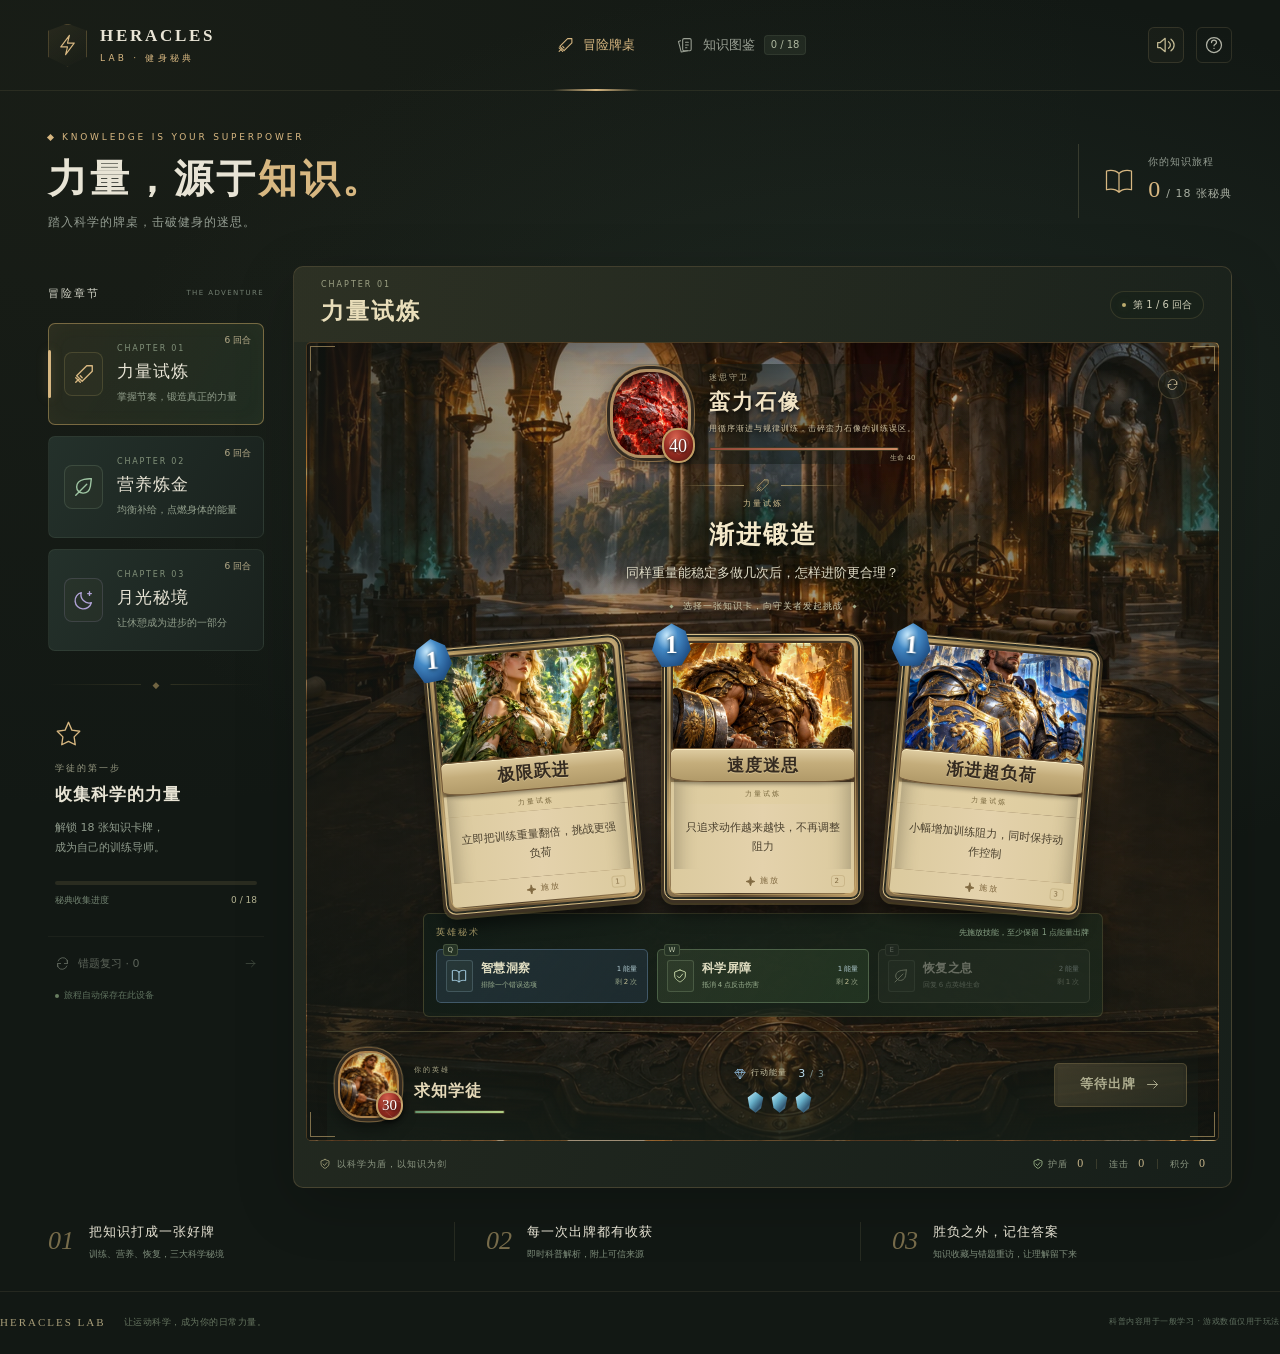
==== fitcraft/index.html @ 4553533c "Publish Fitness Grimoire card game under fitcraft on GitHub Pages" ====
<!doctype html>
<html lang="zh-CN">
<head>
  <meta charset="UTF-8">
  <meta name="viewport" content="width=device-width,initial-scale=1,viewport-fit=cover">
  <meta name="theme-color" content="#141b18">
  <meta name="description" content="进入健身秘典的奇幻牌桌，用科学击破健身误区。探索力量、营养与恢复，收集属于你的知识卡牌。">
  <title>健身秘典 · HERACLES LAB</title>
  <link rel="icon" type="image/svg+xml" href="./assets/favicon.svg">
  <link rel="stylesheet" href="./style.css">
  <script src="./questions.js" defer></script>
  <script src="./game.js" defer></script>
</head>
<body>
  <svg class="icon-defs" aria-hidden="true" xmlns="http://www.w3.org/2000/svg"><defs>
    <symbol id="i-sword" viewBox="0 0 24 24"><path d="m15 3 6 0 0 6-11 11-6-6L15 3Zm-7 11 2 2M3 16l5 5m-5 0 4-4"/></symbol>
    <symbol id="i-cards" viewBox="0 0 24 24"><rect x="8" y="3" width="12" height="17" rx="2"/><path d="M5 6 2 7l4 15 9-2M12 8h4m-4 4h4m-4 4h2"/></symbol>
    <symbol id="i-bolt" viewBox="0 0 24 24"><path d="m14 2-9 12h7l-2 8 9-12h-7l2-8Z"/></symbol>
    <symbol id="i-shield" viewBox="0 0 24 24"><path d="m12 3 8 3v6c0 5-8 9-8 9s-8-4-8-9V6l8-3Z"/><path d="m8 12 3 3 5-6"/></symbol>
    <symbol id="i-leaf" viewBox="0 0 24 24"><path d="M20 3S4 2 4 12c0 8 13 10 15-1l1-8ZM3 21 15 9"/></symbol>
    <symbol id="i-moon" viewBox="0 0 24 24"><path d="M20 15A9 9 0 0 1 9 4a9 9 0 1 0 11 11Z"/><path d="M18 3v4m-2-2h4"/></symbol>
    <symbol id="i-volume" viewBox="0 0 24 24"><path d="m11 4-6 5H2v6h3l6 5V4Zm4 4c3 2 3 6 0 8m3-11c5 4 5 10 0 14"/></symbol>
    <symbol id="i-help" viewBox="0 0 24 24"><circle cx="12" cy="12" r="9"/><path d="M9 9a3 3 0 0 1 6 0c0 2-3 2-3 4m0 3v.1"/></symbol>
    <symbol id="i-arrow" viewBox="0 0 24 24"><path d="M4 12h16m-6-6 6 6-6 6"/></symbol>
    <symbol id="i-refresh" viewBox="0 0 24 24"><path d="M20 7v5h-5M4 17v-5h5"/><path d="M5 8a8 8 0 0 1 14-2l1 6M4 12l1 6a8 8 0 0 0 14-2"/></symbol>
    <symbol id="i-star" viewBox="0 0 24 24"><path d="m12 2 3 7 7 1-5 5 1 7-6-3-6 3 1-7-5-5 7-1 3-7Z"/></symbol>
    <symbol id="i-close" viewBox="0 0 24 24"><path d="m6 6 12 12M6 18 18 6"/></symbol>
    <symbol id="i-heart" viewBox="0 0 24 24"><path d="M20 5c-3-3-7-1-8 1-1-2-5-4-8-1-6 6 8 15 8 15s14-9 8-15Z"/></symbol>
    <symbol id="i-gem" viewBox="0 0 24 24"><path d="m7 3-5 6 10 13L22 9l-5-6H7ZM2 9h20M7 3l5 19 5-19M7 9l5-6 5 6"/></symbol>
    <symbol id="i-book" viewBox="0 0 24 24"><path d="M12 6v15M12 6C8 2 2 4 2 4v15s6-2 10 2c4-4 10-2 10-2V4s-6-2-10 2Z"/></symbol>
  </defs></svg>
  <div class="page-glow" aria-hidden="true"></div>
  <header class="site-header">
    <a class="brand" href="./" aria-label="健身秘典首页"><span class="brand-seal"><svg><use href="#i-bolt"/></svg></span><span><b>HERACLES</b><small>LAB · 健身秘典</small></span></a>
    <nav class="main-nav" aria-label="主导航"><button id="nav-arena" class="active"><svg><use href="#i-sword"/></svg>冒险牌桌</button><button id="nav-collection"><svg><use href="#i-cards"/></svg>知识图鉴<span id="collection-count" class="nav-count">0</span></button></nav>
    <div class="header-actions"><button class="icon-button" id="sound-toggle" aria-label="开启游戏音效" aria-pressed="false" title="音效"><svg><use href="#i-volume"/></svg></button><button class="icon-button" id="help-button" aria-label="查看玩法" title="玩法说明"><svg><use href="#i-help"/></svg></button></div>
  </header>
  <main>
    <div class="page-heading"><div><p class="eyebrow"><span></span> KNOWLEDGE IS YOUR SUPERPOWER</p><h1>力量，源于<span>知识。</span></h1><p class="heading-copy">踏入科学的牌桌，击破健身的迷思。</p></div><div class="traveler-badge"><svg><use href="#i-book"/></svg><div><span>你的知识旅程</span><b><em id="learned-count">0</em> <small>/ 18 张秘典</small></b></div></div></div>
    <section id="arena-view" aria-label="冒险牌桌">
      <div class="adventure-layout">
        <aside class="adventure-sidebar">
          <p class="sidebar-label">冒险章节 <span>THE ADVENTURE</span></p>
          <div id="chapter-list" class="chapter-list"></div>
          <div class="sidebar-divider"><span>◆</span></div>
          <div class="quest-box"><div class="quest-icon"><svg><use href="#i-star"/></svg></div><p class="quest-label">学徒的第一步</p><h3>收集科学的力量</h3><p>解锁 18 张知识卡牌，<br>成为自己的训练导师。</p><div class="quest-track"><span id="quest-progress-fill"></span></div><div class="quest-track-label"><span>秘典收集进度</span><b id="quest-progress">0 / 18</b></div></div>
          <button class="review-button" id="review-button"><svg><use href="#i-refresh"/></svg><span>重访错题秘境</span><svg><use href="#i-arrow"/></svg></button>
          <p class="local-note"><span></span>旅程自动保存在此设备</p>
        </aside>
        <div class="arena-shell">
          <div class="arena-titlebar"><div><p id="chapter-kicker" class="eyebrow">CHAPTER I · 力量试炼</p><h2 id="chapter-title">力量试炼</h2></div><div class="round-pill"><span class="live-dot"></span><span id="round-label">回合 1 / 6</span></div></div>
          <div id="game-board" class="game-board">
            <span class="board-corner corner-tl" aria-hidden="true"></span><span class="board-corner corner-tr" aria-hidden="true"></span><span class="board-corner corner-bl" aria-hidden="true"></span><span class="board-corner corner-br" aria-hidden="true"></span>
            <div class="board-vignette" aria-hidden="true"></div>
            <div class="boss-row"><div class="boss-hero"><div id="boss-portrait" class="hero-portrait boss-portrait art-4"><span class="portrait-gem"><svg><use href="#i-heart"/></svg><b id="boss-hp">40</b></span></div><div class="boss-info"><span class="tiny-label">迷思守卫</span><h3 id="boss-name">蛮力石像</h3><p id="boss-subtitle">用科学，击破盲目的蛮力</p><div class="health-track boss-health"><span id="boss-health-fill"></span></div><span class="hp-caption">生命 <span id="boss-maxhp">40</span></span></div></div><button id="battle-reset" class="board-reset" aria-label="重新开始当前章节" title="重新开始本章"><svg><use href="#i-refresh"/></svg></button></div>
            <div class="challenge"><div class="challenge-ornament" aria-hidden="true"><i></i><svg><use href="#i-sword"/></svg><i></i></div><p id="question-tag" class="question-tag">力量训练 · 科学决策</p><h3 id="question-title">成长的秘密</h3><p id="question-prompt">想要肌肉持续成长，你该如何升级训练？</p></div>
            <div class="hand-area"><div class="hand-hint"><span></span><p id="turn-hint">选择一张知识卡，回应守卫的挑战</p><span></span></div><div id="hand" class="hand" aria-label="可选择的知识卡牌"></div></div>
            <div class="skill-tray"><div class="skill-tray-heading"><span>英雄秘术</span><p id="skill-hint" aria-live="polite">出牌前可施放秘术，留 1 点能量给知识卡</p></div><div id="skill-panel" class="skill-panel" aria-label="英雄主动技能"><button type="button" class="skill-button insight" data-skill="insight" title="消耗1能量，排除一张错误答案，每局2次"><span class="skill-icon"><svg><use href="#i-book"/></svg></span><span class="skill-copy"><b>智慧洞察</b><small>排除一个错误选项</small></span><span class="skill-resource"><i>1 能量</i><small>剩 <span data-remaining>2</span> 次</small></span><kbd>Q</kbd></button><button type="button" class="skill-button guard" data-skill="guard" title="消耗1能量，获得4点护盾，每局2次"><span class="skill-icon"><svg><use href="#i-shield"/></svg></span><span class="skill-copy"><b>科学屏障</b><small>抵消 4 点反击伤害</small></span><span class="skill-resource"><i>1 能量</i><small>剩 <span data-remaining>2</span> 次</small></span><kbd>W</kbd></button><button type="button" class="skill-button restore" data-skill="restore" title="消耗2能量，恢复6点英雄生命，每局1次"><span class="skill-icon"><svg><use href="#i-leaf"/></svg></span><span class="skill-copy"><b>恢复之息</b><small>回复 6 点英雄生命</small></span><span class="skill-resource"><i>2 能量</i><small>剩 <span data-remaining>1</span> 次</small></span><kbd>E</kbd></button></div></div>
            <div id="feedback" class="feedback hidden" aria-live="polite"><div class="feedback-heading"><svg><use href="#i-book"/></svg><h4 id="feedback-title"></h4></div><p id="feedback-copy"></p><a id="feedback-source" target="_blank" rel="noopener noreferrer"></a></div>
            <div class="player-row"><div class="player-hero"><div class="hero-portrait player-portrait art-0"><span class="portrait-gem"><svg><use href="#i-heart"/></svg><b id="player-hp">30</b></span></div><div class="player-info"><span class="tiny-label">你的英雄</span><h3>求知学徒</h3><div class="health-track player-health"><span id="player-health-fill"></span></div></div></div><div class="energy-display"><div class="energy-label"><svg><use href="#i-gem"/></svg>行动能量 <b><span id="energy-count">3</span><span> / 3</span></b></div><div id="energy-gems" class="energy-gems"><i></i><i></i><i></i></div></div><button id="next-turn" class="next-turn" disabled><span>等待出牌</span><svg><use href="#i-arrow"/></svg></button></div>
            <div id="attack-fx" class="attack-fx" aria-hidden="true"></div>
          </div>
          <div class="arena-bottom"><p><svg><use href="#i-shield"/></svg>以科学为盾，以知识为剑</p><div><span class="shield-stat"><svg><use href="#i-shield"/></svg>护盾 <b id="shield-count">0</b></span><i></i><span>连击 <b id="combo-count">0</b></span><i></i><span>积分 <b id="battle-score">0</b></span></div></div>
        </div>
      </div>
      <div class="feature-strip"><div><span class="feature-number">01</span><p><b>把知识打成一张好牌</b><span>训练、营养、恢复，三大科学秘境</span></p></div><div><span class="feature-number">02</span><p><b>每一次出牌都有收获</b><span>即时科普解析，附上可信来源</span></p></div><div><span class="feature-number">03</span><p><b>胜负之外，记住答案</b><span>知识收藏与错题重访，让理解留下来</span></p></div></div>
    </section>
    <section id="collection-view" class="hidden collection-view" aria-label="知识图鉴"><div class="collection-heading"><div><p class="eyebrow">YOUR GROWING GRIMOIRE</p><h2>知识图鉴</h2><p>每一次挑战，都在为你的训练积攒力量。</p></div><div id="collection-filters" class="collection-filters"></div></div><div id="collection-grid" class="collection-grid"></div></section>
  </main>
  <footer><span>HERACLES LAB</span><p>让运动科学，成为你的日常力量。</p><small>科普内容用于一般学习 · 游戏数值仅用于玩法</small></footer>
  <dialog id="help-dialog" class="help-dialog"><button id="help-close" class="dialog-close icon-button" aria-label="关闭玩法说明"><svg><use href="#i-close"/></svg></button><p class="eyebrow">WELCOME, APPRENTICE</p><h2>你的第一场知识对决</h2><p class="dialog-intro">你不需要懂卡牌游戏，只需要带上好奇心。</p><div class="help-steps"><div><span>1</span><p><b>选择秘境，迎接挑战</b>力量、营养、恢复三章，每章 6 道题，可自由探索。每回合从三张卡中选出科学的答案。</p></div><div><span>2</span><p><b>用知识，击破迷思</b>答对造成 10 点伤害，每连续答对 3 次额外造成 5 点伤害；答错受到 8 点反击伤害，护盾优先抵消。英雄生命 30，守卫生命 40。</p></div><div><span>3</span><p><b>分配能量，选择秘术</b>每回合恢复 3 点能量，知识卡消耗 1 点。出牌前可用智慧洞察排除一张错误卡，或用屏障、恢复保护英雄。秘术每局有次数限制，须留 1 点能量出牌。</p></div><div><span>4</span><p><b>读懂解析，收集秘典</b>出牌后阅读解释，再进入下一回合。守卫被击败后，可继续学习剩余题。知识、错题和当前对局都自动保存，刷新后可接着玩。</p></div></div><div class="keyboard-note"><span>键盘也能施法</span><kbd>1</kbd><kbd>2</kbd><kbd>3</kbd><span>选择卡牌</span><kbd>Q</kbd><kbd>W</kbd><kbd>E</kbd><span>使用秘术</span><kbd>Space</kbd><span>下一回合</span></div><p class="help-footnote">进度保存在当前浏览器。生命、伤害、护盾、恢复和能量均为游戏设定。</p></dialog>
  <dialog id="result-dialog" class="result-dialog"></dialog>
  <div id="toast" class="toast" role="status"></div>
</body>
</html>
---- fitcraft/style.css ----
@charset "UTF-8";
:root{--ink:#e8e4d5;--muted:#939c91;--gold:#d7b781;--gold-dark:#735a33;--green:#90b997;--bg:#121814;--serif:Georgia,"Songti SC","STSong","Noto Serif SC",serif;--sans:"PingFang SC","Microsoft YaHei",system-ui,sans-serif;color-scheme:dark}
*{box-sizing:border-box}html{min-width:320px;scroll-behavior:smooth}body{margin:0;background:var(--bg);color:var(--ink);font-family:var(--sans);font-size:14px;line-height:1.6;overflow-x:hidden}button,a{-webkit-tap-highlight-color:transparent}button{font:inherit;cursor:pointer}button:disabled{cursor:default}button,a{touch-action:manipulation}button{color:inherit}a{color:inherit;text-decoration:none}button:focus-visible,a:focus-visible{outline:2px solid #c5e5b5;outline-offset:5px}button{border:0;background:none}svg{width:20px;height:20px;fill:none;stroke:currentColor;stroke-width:1.5;stroke-linecap:round;stroke-linejoin:round;flex-shrink:0}h1,h2,h3,h4,p{margin:0}h1,h2,h3,h4{font-family:var(--serif);font-weight:600}.hidden{display:none!important}.icon-defs{position:absolute;width:0;height:0;overflow:hidden}.page-glow{position:absolute;inset:0 0 auto;height:950px;pointer-events:none;z-index:-1;background:radial-gradient(ellipse at 68% 46%,#30413760,transparent 63%),radial-gradient(ellipse at 8% 10%,#61563216,transparent 60%)}
.site-header{height:91px;max-width:1440px;margin:0 auto;display:flex;align-items:center;justify-content:space-between;padding:0 48px;border-bottom:1px solid #bdac7a1c}.brand{display:flex;align-items:center;gap:13px}.brand-seal{width:39px;height:43px;display:grid;place-items:center;color:var(--gold);border:1px solid #a98e5450;clip-path:polygon(50% 0,100% 17%,100% 78%,50% 100%,0 78%,0 17%);background:linear-gradient(145deg,#a98e541c,transparent)}.brand-seal svg{width:23px;height:28px;stroke-width:1.2}.brand b{font:600 17px var(--serif);letter-spacing:2.7px}.brand small{display:block;font-size:9px;letter-spacing:3.2px;color:var(--gold);margin-top:4px}.main-nav{display:flex;height:100%;gap:34px;align-items:stretch}.main-nav button{position:relative;display:flex;align-items:center;gap:9px;font-size:13px;color:#9aa094;padding:0 4px;transition:color .2s}.main-nav button.active,.main-nav button:hover{color:var(--gold)}.main-nav button.active:after{content:"";position:absolute;bottom:-1px;left:0;right:0;height:2px;background:linear-gradient(90deg,transparent,var(--gold),transparent)}.main-nav svg{width:17px}.nav-count{font-size:10px;color:#aeb79f;background:#73876b22;border:1px solid #89947624;padding:1px 6px;border-radius:4px;min-width:22px;text-align:center}.header-actions{display:flex;gap:12px}.icon-button{display:grid;place-items:center;width:36px;height:36px;border:1px solid #cdb48527;border-radius:6px;color:#b1b3a6;transition:all .2s}.icon-button:hover,.icon-button[aria-pressed="true"]{background:#cdb48512;color:var(--gold);border-color:#cdb48570}
main{max-width:1440px;margin:auto;padding:0 48px}.page-heading{display:flex;justify-content:space-between;align-items:center;padding:39px 0 34px}.eyebrow{font-size:9px;font-weight:500;letter-spacing:2.8px;color:var(--gold);display:flex;gap:9px;align-items:center}.eyebrow>span{width:5px;height:5px;background:var(--gold);transform:rotate(45deg)}h1{font-size:39px;letter-spacing:3px;line-height:1.5;margin-top:6px}h1 span{color:var(--gold)}.heading-copy{font-size:12px;color:var(--muted);letter-spacing:1px;margin-top:4px}.traveler-badge{display:flex;gap:14px;align-items:center;padding:10px 0 10px 25px;border-left:1px solid #a1977040}.traveler-badge>svg{width:30px;height:30px;color:var(--gold);stroke-width:1}.traveler-badge div>span{display:block;color:var(--muted);font-size:10px;letter-spacing:1px}.traveler-badge b{font-family:var(--serif);font-weight:400;font-size:24px;color:var(--gold)}.traveler-badge em{font-style:normal}.traveler-badge small{color:#a8aea1;font-size:11px;letter-spacing:1px;font-family:var(--sans)}
.adventure-layout{display:grid;grid-template-columns:216px minmax(0,1fr);gap:29px;align-items:start}.adventure-sidebar{padding-top:19px}.sidebar-label{font-size:11px;letter-spacing:2px;color:#d4d5c8;display:flex;align-items:center;justify-content:space-between;margin-bottom:20px}.sidebar-label>span{font-size:7px;letter-spacing:1.4px;color:#727f71}.chapter-list{display:flex;flex-direction:column;gap:11px}.chapter-button{position:relative;text-align:left;width:100%;display:flex;align-items:center;gap:14px;padding:19px 15px;background:linear-gradient(120deg,#24312b,#19211d);border:1px solid #63715a30;border-radius:7px;min-height:91px;transition:all .2s}.chapter-button:hover{border-color:#c6ad755f;background:linear-gradient(120deg,#344131,#202b22)}.chapter-button.active{border-color:#b99a5d90;background:linear-gradient(120deg,#5552364d,#283b2b80);box-shadow:inset 0 0 22px #bfa06309}.chapter-button.active:before{content:"";position:absolute;left:-1px;top:26%;bottom:26%;width:3px;border-radius:2px;background:var(--gold);box-shadow:0 0 12px #d7b78140}.chapter-icon{width:39px;height:44px;display:grid;place-items:center;border:1px solid #b5a36a36;border-radius:8px;color:var(--gold);background:#e2ba6b08;flex-shrink:0}.chapter-icon svg{width:22px;height:22px}.chapter-button:nth-child(2) .chapter-icon{color:#9fc5a3;border-color:#9fc5a32b}.chapter-button:nth-child(3) .chapter-icon{color:#b0a2d6;border-color:#b0a2d62b}.chapter-info{display:flex;flex-direction:column;gap:3px;flex:1}.chapter-info small,.chapter-number{font-size:8px;letter-spacing:1.8px;color:#819079}.chapter-info strong{font-family:var(--serif);font-weight:500;font-size:17px;letter-spacing:1px}.chapter-info>span{font-size:10px;color:#929f8c}.chapter-status{font-size:9px;color:#b9ae8b;position:absolute;right:12px;top:9px}.chapter-button .chapter-mark{font-size:11px;color:#a2b49a}.chapter-button>svg:last-child{width:13px;color:var(--gold)}.sidebar-divider{display:flex;align-items:center;gap:12px;margin:27px 0 24px;color:#706442;font-size:9px}.sidebar-divider:before,.sidebar-divider:after{content:"";height:1px;flex:1;background:linear-gradient(90deg,transparent,#786f4245)}.sidebar-divider:after{transform:rotate(180deg)}.quest-box{padding:0 7px}.quest-icon{width:35px;height:35px;color:var(--gold);display:flex;align-items:center;margin-bottom:10px}.quest-icon svg{width:27px;height:27px;stroke-width:1.2}.quest-label{font-size:9px;letter-spacing:2px;color:#969881}.quest-box h3{font-size:17px;letter-spacing:1px;margin:6px 0 9px}.quest-box>p:last-of-type{font-size:11px;line-height:1.9;color:#8f9b8c}.quest-track{height:4px;background:#c5ad7322;border-radius:3px;margin-top:22px;overflow:hidden}.quest-track>span{display:block;background:linear-gradient(90deg,#688868,#c4ba79);width:0;height:100%;transition:width .4s}.quest-track-label{display:flex;justify-content:space-between;font-size:9px;color:#748573;margin-top:8px}.quest-track-label b{font-weight:400;color:#b6b593}.review-button{display:flex;align-items:center;gap:8px;border-top:1px solid #a9997629;margin-top:28px;padding:18px 7px 0;width:100%;color:#b4bdab;font-size:11px;transition:color .2s}.review-button:hover{color:var(--gold)}.review-button>svg{width:15px;height:15px}.review-button>svg:last-child{margin-left:auto;width:13px;color:#7e8a76}.local-note{font-size:9px;color:#5f725f;display:flex;align-items:center;gap:5px;margin:16px 7px 0}.local-note>span{width:4px;height:4px;border-radius:100%;background:#687e60}
.arena-shell{border:1px solid #b596623c;background:linear-gradient(110deg,#252b21,#171f1a);border-radius:10px;box-shadow:0 16px 60px #0003;overflow:hidden}.arena-titlebar{height:75px;display:flex;justify-content:space-between;align-items:center;padding:0 27px;background:linear-gradient(90deg,#5a513326,transparent)}.arena-titlebar .eyebrow{font-size:8px;letter-spacing:2px;color:#9da184}.arena-titlebar h2{font-size:23px;letter-spacing:2px;margin-top:2px;color:#e9deba}.round-pill{display:flex;gap:7px;align-items:center;font-size:10px;color:#cfceb7;border:1px solid #b59c602f;padding:5px 11px;border-radius:20px;background:#1821199c}.live-dot{width:4px;height:4px;border-radius:50%;background:#bcac6e;box-shadow:0 0 8px #a1ae5550}.game-board{margin:0 12px;position:relative;min-height:617px;padding:21px 30px 0;background-image:linear-gradient(180deg,#11180f38,#12160e5c 29%,#11171030 65%,#171c1370),url('./assets/arena.webp');background-size:cover;background-position:center;border:1px solid #9774436e;border-radius:5px;isolation:isolate;box-shadow:inset 0 0 60px #0009;overflow:hidden}.board-vignette{position:absolute;inset:0;z-index:-1;background:linear-gradient(90deg,#161b16a3,transparent 35%,transparent 65%,#161b1660),linear-gradient(180deg,transparent,#11140f20 50%,#151a146b);pointer-events:none}.board-corner{position:absolute;width:25px;height:25px;border:2px solid #baa06b;z-index:5;opacity:.65;pointer-events:none}.corner-tl{left:3px;top:3px;border-width:1px 0 0 1px}.corner-tr{right:3px;top:3px;border-width:1px 1px 0 0}.corner-bl{left:3px;bottom:3px;border-width:0 0 1px 1px}.corner-br{right:3px;bottom:3px;border-width:0 1px 1px 0}.boss-row{display:flex;justify-content:center;align-items:center;position:relative;min-height:99px}.boss-hero{display:flex;align-items:center;gap:18px;background:linear-gradient(90deg,transparent,#111a168c,transparent);padding:0 20px;min-width:280px}.hero-portrait{position:relative;flex-shrink:0;width:81px;height:89px;background-size:cover;background-position:center 28%;border:3px solid #aa804b;border-radius:45% 45% 38% 38%;box-shadow:0 0 0 3px #322a20,0 0 0 4px #a9804c8c,0 7px 18px #0008,inset 0 0 13px #0009}.hero-portrait:before{content:"";position:absolute;inset:-7px;border:1px solid #b7a4773d;border-radius:48%;pointer-events:none}.boss-portrait{background-position:center 38%;border-color:#b29063}.portrait-gem{position:absolute;bottom:-8px;right:-7px;width:33px;height:35px;border-radius:45% 45% 48% 48%;background:radial-gradient(ellipse at 40% 25%,#d96350,#8f281e 55%,#42130f);border:2px solid #c29e65;display:grid;place-items:center;box-shadow:0 2px 5px #000b;font-family:var(--serif);font-size:18px;color:white}.portrait-gem b{position:relative;z-index:1;text-shadow:0 1px 3px #000;line-height:1;font-weight:500}.portrait-gem svg{position:absolute;inset:3px;width:24px;height:27px;opacity:.13;stroke-width:1}.tiny-label{font-size:8px;letter-spacing:2px;color:#b5ac8e}.boss-info{min-width:171px;text-shadow:0 1px 5px #000}.boss-info h3{font-size:21px;letter-spacing:2px;color:#f1e3c4}.boss-info p{font-size:9px;letter-spacing:1px;color:#d4c8a7;margin-top:2px}.health-track{height:4px;background:#111811b3;border:1px solid #c4a26636;overflow:hidden;border-radius:3px}.boss-health{margin-top:11px;max-width:190px}.health-track span{display:block;width:100%;height:100%;transition:width .6s}.boss-health span{background:linear-gradient(90deg,#924837,#cd8c64);box-shadow:0 0 5px #d56941}.hp-caption{font-size:7px;color:#bcaf90;display:block;text-align:right;margin-top:2px}.board-reset{position:absolute;right:1px;top:6px;width:29px;height:29px;border:1px solid #bca3753d;border-radius:50%;display:grid;place-items:center;color:#c4b692;background:#1a221954}.board-reset:hover{color:var(--gold);background:#1a2219d9}.board-reset svg{width:13px;height:13px}
.challenge{text-align:center;margin:8px auto 0;position:relative;padding:6px 15px 10px;max-width:590px;text-shadow:0 2px 8px #000,0 0 20px #14170a}.challenge:before{content:"";position:absolute;inset:0 -30px;background:radial-gradient(ellipse,#162018b0,transparent 70%);z-index:-1}.challenge-ornament{display:flex;align-items:center;justify-content:center;gap:11px;color:#d8bc7e;opacity:.7;margin-bottom:5px}.challenge-ornament svg{width:15px;height:15px}.challenge-ornament i{width:69px;height:1px;background:linear-gradient(90deg,transparent,#ccb57a)}.challenge-ornament i:last-child{transform:rotate(180deg)}.question-tag{font-size:8px;color:#d8c290;letter-spacing:2px}.challenge h3{font-size:25px;color:#f4e9ca;letter-spacing:2px;margin-top:4px}.challenge>p:last-child{font-size:13px;color:#e1ddc8;margin-top:7px;line-height:1.65}.hand-area{position:relative;margin-top:6px}.hand-hint{display:flex;align-items:center;justify-content:center;gap:10px;margin:0 0 21px;font-size:9px;letter-spacing:1px;color:#c8c6a9;text-shadow:0 1px 5px #000}.hand-hint>span{width:3px;height:3px;background:#a5ae8c;transform:rotate(45deg)}.hand{display:flex;align-items:center;justify-content:center;gap:21px;padding:0 15px 13px;perspective:1000px;min-height:272px}.playing-card{position:relative;width:197px;height:266px;flex-shrink:0;border-radius:13px 13px 10px 10px;padding:6px;text-align:center;background:linear-gradient(135deg,#d0b176,#715c39 20%,#bda473 42%,#5b452c 72%,#c1a06a);border:1px solid #d5bc85;box-shadow:0 1px 0 2px #3d3224,0 2px 0 3px #b59a584a,0 13px 17px #0008,inset 0 0 0 2px #2b2d23;transition:transform .25s,box-shadow .25s,filter .25s;transform-origin:center bottom;isolation:isolate;outline:none;display:flex;flex-direction:column;align-items:stretch}.playing-card:before{content:"";position:absolute;inset:4px;border:1px solid #d2b47493;border-radius:10px;pointer-events:none;z-index:4}.playing-card:after{content:"";position:absolute;inset:9px 9px 4px;border-radius:12px;box-shadow:inset 0 0 22px #0005;pointer-events:none}.playing-card:nth-child(1){transform:rotate(-5deg) translateY(7px)}.playing-card:nth-child(3){transform:rotate(5deg) translateY(7px)}.playing-card:hover:enabled,.playing-card:focus-visible{transform:translateY(-14px) rotate(0deg);z-index:5;box-shadow:0 0 0 1px #fff1,0 0 24px #bfdaa24a,0 20px 25px #0008}.playing-card:focus-visible{outline:2px solid #daefb7;outline-offset:5px}.card-art{height:119px;flex-shrink:0;position:relative;border-radius:8px 8px 28% 28%/8px 8px 10% 10%;background-size:cover;background-position:center 32%;border:2px solid #413524;box-shadow:0 1px 0 #dfca99;overflow:hidden}.card-art:after{content:"";position:absolute;inset:0;box-shadow:inset 0 -15px 20px #0005;pointer-events:none}.cost-gem{position:absolute;z-index:6;left:-13px;top:-12px;display:grid;place-items:center;width:39px;height:44px;background:radial-gradient(ellipse at 38% 29%,#ccedff,#448ac6 32%,#24578f 68%,#12394c);clip-path:polygon(50% 0,86% 17%,100% 59%,76% 95%,26% 100%,0 61%,12% 22%);color:white;font-family:var(--serif);font-weight:bold;font-size:25px;text-shadow:0 1px 4px #102a3d;filter:drop-shadow(0 3px 2px #000a)}.card-name{position:relative;z-index:2;margin:-12px -1px 0;height:34px;display:flex;justify-content:center;align-items:center;background:linear-gradient(180deg,#dfcda2,#c4ad7b 44%,#b19a69);color:#352b20;border:1px solid #705535;box-shadow:0 2px 4px #0006,inset 0 1px 0 #f9edc6;border-radius:6px 6px 20% 20%/6px 6px 16% 16%;font-family:var(--serif);font-weight:700;font-size:17px;letter-spacing:1px;flex-shrink:0;text-shadow:0 1px 0 #f6e5b966}.card-type{background:linear-gradient(90deg,#dbca9e,#e2d0a4,#dbca9e);font-size:7px;color:#79683e;letter-spacing:2px;padding:8px 5px 4px;line-height:1.3}.card-copy{background:linear-gradient(90deg,#dbca9e,#e4d2ac,#dbca9e);color:#493e2a;padding:4px 12px 2px;font-size:11px;line-height:1.7;flex:1;display:flex;justify-content:center;align-items:center;text-shadow:0 1px 0 #fff2;min-height:42px}.card-bottom{position:relative;z-index:3;background:linear-gradient(90deg,#dbca9e,#e4d2ac,#dbca9e);border-radius:0 0 4px 4px;height:24px;color:#806941;display:flex;align-items:center;justify-content:center;gap:4px;letter-spacing:2px;font-size:8px;flex-shrink:0}.card-bottom svg{width:11px;height:11px}.card-key{position:absolute;bottom:8px;right:12px;font:9px var(--serif);color:#7a6748}.playing-card:nth-child(2) .card-art{background-position:center 37%}.playing-card:disabled{cursor:default}.playing-card.selected,.playing-card.correct{transform:translateY(-8px);box-shadow:0 0 0 1px #d7e5a959,0 0 25px #b6dc7c65,0 17px 25px #0008}.playing-card.wrong{filter:saturate(.5);box-shadow:0 0 0 1px #f1806940,0 0 20px #ad463955}.playing-card.dimmed,.playing-card.unselected{filter:saturate(.5) brightness(.7)}.art-0{background-image:url('./assets/art-0.webp')}.art-1{background-image:url('./assets/art-1.webp')}.art-2{background-image:url('./assets/art-2.webp')}.art-3{background-image:url('./assets/art-3.webp')}.art-4{background-image:url('./assets/art-4.webp')}.art-5{background-image:url('./assets/art-5.webp')}
.feedback{position:relative;width:min(100%,650px);margin:8px auto 16px;border:1px solid #cfbb7c50;border-radius:6px;background:linear-gradient(120deg,#22332bef,#182c22f2);padding:14px 18px;box-shadow:0 8px 30px #0004;animation:feedback-in .3s ease}.feedback-heading{display:flex;align-items:center;gap:8px;color:#c8d9a9}.feedback-heading h4{font-size:15px;letter-spacing:1px}.feedback-heading svg{width:16px;height:16px}.feedback p{font-size:11px;line-height:1.9;color:#dae0cb;margin-top:6px}.feedback a{display:inline-block;font-size:9px;color:#b9b184;border-bottom:1px solid #b9b18440;margin-top:6px}.feedback a:hover{color:var(--gold)}.feedback.wrong,.feedback.error{background:linear-gradient(120deg,#3d2f25f2,#2d2c22f2);border-color:#af8d6366}.feedback.wrong .feedback-heading{color:#e2b788}
.player-row{border-top:1px solid #d6b57535;margin:5px -10px 0;display:flex;justify-content:space-between;align-items:center;min-height:109px;padding:14px 11px 16px;background:linear-gradient(180deg,transparent,#172019ab);gap:14px}.player-hero{display:flex;align-items:center;gap:15px}.player-portrait{width:61px;height:67px;border-width:2px}.player-portrait .portrait-gem{width:27px;height:29px;font-size:15px;bottom:-4px;right:-6px}.player-info h3{font-size:16px;letter-spacing:1px;color:#e4d8b8}.player-info .tiny-label{font-size:7px;color:#ada98a}.player-health{width:91px;margin-top:6px}.player-health>span{background:linear-gradient(90deg,#6a9971,#b1ce83)}.energy-display{padding-top:8px}.energy-label{font-size:8px;color:#ccc8a9;display:flex;gap:5px;align-items:center;letter-spacing:1px}.energy-label>svg{width:12px;height:12px;color:#8bb4d4}.energy-label b{font-size:11px;font-weight:400;color:#b9d9e9;margin-left:6px}.energy-label b>span:last-child{color:#768e8e;font-size:9px}.energy-gems{display:flex;justify-content:center;gap:7px;margin-top:9px}.energy-gems>i{width:17px;height:21px;display:block;clip-path:polygon(50% 0,96% 28%,83% 79%,50% 100%,15% 78%,4% 28%);background:linear-gradient(130deg,#d0f3ff,#67b0c9 40%,#335a76 70%,#7daab3);filter:drop-shadow(0 0 5px #79cef14d);border:1px solid #99d8e1}.energy-gems>i.empty,.energy-gems>i.spent,.energy-gems>i.used{background:linear-gradient(130deg,#65766d,#34463c 40%,#29372f);filter:none}.next-turn{position:relative;display:flex;justify-content:center;align-items:center;gap:9px;min-width:133px;min-height:44px;padding:8px 19px;font-family:var(--serif);font-weight:600;letter-spacing:1px;font-size:13px;border:1px solid #c1a274;border-radius:5px;color:#342b20;background:linear-gradient(145deg,#e0c88c,#b5995c);box-shadow:inset 0 0 0 3px #41372022,0 4px 12px #0005;transition:filter .2s,transform .2s}.next-turn svg{width:15px;height:15px}.next-turn:hover:enabled{filter:brightness(1.12);transform:translateY(-2px)}.next-turn:disabled{background:linear-gradient(145deg,#695f4280,#393b2b85);border-color:#97845550;color:#adac8e;box-shadow:inset 0 0 0 3px #1f251921}.arena-bottom{min-height:46px;display:flex;align-items:center;justify-content:space-between;padding:8px 25px;color:#8e9984;font-size:9px;letter-spacing:1px}.arena-bottom>p{display:flex;align-items:center;gap:6px}.arena-bottom svg{width:12px;height:12px;color:#acaa80}.arena-bottom>div{display:flex;gap:16px;align-items:center}.arena-bottom>div>i{height:10px;width:1px;background:#b7a06c36}.arena-bottom b{font:12px var(--serif);color:#c5b388;margin-left:5px}.attack-fx{position:absolute;left:50%;top:20%;z-index:10;pointer-events:none;font:700 43px var(--serif);color:#e7c880;text-shadow:0 0 15px #d7a145,0 3px 5px #000;opacity:0}.attack-fx.show,.attack-fx.active{animation:attack-pop .85s ease-out}.game-board.shake{animation:board-shake .3s ease}.hero-portrait.hit{animation:portrait-hit .4s ease}.feature-strip{display:grid;grid-template-columns:repeat(3,1fr);padding:29px 0 30px;margin-top:5px;gap:34px}.feature-strip>div{display:flex;align-items:center;gap:15px}.feature-strip>div+div{border-left:1px solid #a19d6926;padding-left:31px}.feature-number{font:italic 26px var(--serif);color:#b6a06c9e;line-height:1}.feature-strip p{display:flex;flex-direction:column;gap:4px}.feature-strip b{font-family:var(--serif);font-size:13px;font-weight:400;letter-spacing:1px}.feature-strip p>span{font-size:9px;color:#7e8d7b}
.collection-view{min-height:610px}.collection-heading{display:flex;align-items:end;justify-content:space-between;margin:0 0 27px;padding:24px 0 20px;border-bottom:1px solid #c7ad762a}.collection-heading h2{font-size:29px;letter-spacing:2px;margin:7px 0}.collection-heading p:last-child{font-size:12px;color:var(--muted)}.collection-filters{display:flex;gap:7px;flex-wrap:wrap}.filter-button{padding:7px 15px;border:1px solid #8d9a7939;border-radius:5px;font-size:11px;color:#9fafa0;background:#1e2a2140}.filter-button.active,.filter-button:hover{color:var(--gold);border-color:#d7b78171;background:#d7b78112}.collection-grid{display:grid;grid-template-columns:repeat(4,1fr);gap:23px}.collection-card{position:relative;overflow:hidden;text-align:left;border:1px solid #92825368;background:linear-gradient(145deg,#293a2a,#1b281e);border-radius:9px;padding:0 0 18px;transition:transform .2s,border-color .2s}.collection-card:hover{transform:translateY(-5px);border-color:var(--gold)}.collection-art{height:174px;background-size:cover;background-position:center 32%;position:relative}.collection-art:after{content:"";position:absolute;inset:0;background:linear-gradient(180deg,transparent 65%,#233225)}.collection-card.locked .collection-art{filter:grayscale(.75) brightness(.55)}.collection-badge{position:absolute;left:14px;top:12px;border-radius:3px;background:#10261ed9;border:1px solid #c5b08038;color:#c5d5b0;font-size:8px;letter-spacing:1px;padding:3px 7px}.collection-card.locked .collection-badge{color:#bbbca8;background:#202620d9}.collection-title{font-family:var(--serif);font-size:18px;color:#e3d2a7;letter-spacing:1px;margin:10px 18px 3px}.collection-meta{font-size:9px;color:#a9b595;letter-spacing:1px;margin:0 18px}.collection-preview{font-size:11px;line-height:1.7;color:#9daa98;margin:10px 18px 0;display:-webkit-box;-webkit-line-clamp:2;-webkit-box-orient:vertical;overflow:hidden}.collection-empty{grid-column:1/-1;text-align:center;padding:80px 20px;color:var(--muted)}
footer{max-width:1344px;margin:0 auto;border-top:1px solid #a9997020;padding:23px 0 25px;display:flex;gap:18px;align-items:center;color:#677661;font-size:9px;letter-spacing:.5px}footer>span{font:11px var(--serif);letter-spacing:2px;color:#a79d78}footer>small{margin-left:auto;font-size:8px;color:#5e6e5e}
dialog{padding:33px 38px;max-width:min(590px,calc(100% - 32px));width:590px;background:radial-gradient(ellipse at top,#344236,#1b281f);color:var(--ink);border:1px solid #aa915979;border-radius:12px;box-shadow:0 25px 100px #0008;position:fixed;overflow:auto;max-height:90vh}dialog::backdrop{background:#090e0cc9;backdrop-filter:blur(7px)}.dialog-close{position:absolute;right:17px;top:17px;width:29px;height:29px}.dialog-close svg{width:16px;height:16px}.help-dialog>.eyebrow{margin-top:3px}.help-dialog h2,.dialog-title{font-size:28px;letter-spacing:2px;margin:12px 0 8px;color:#ead6ab}.dialog-intro,.dialog-copy{font-size:12px;color:#b5c0ad;line-height:1.9}.help-steps{display:flex;flex-direction:column;gap:24px;margin:29px 0}.help-steps>div{display:flex;align-items:start;gap:15px}.help-steps>div>span{width:29px;height:31px;display:grid;place-items:center;border:1px solid #b59e673b;background:#b59e670d;color:var(--gold);font:18px var(--serif);border-radius:5px;flex-shrink:0}.help-steps p{font-size:11px;color:#aebca5;line-height:1.9}.help-steps b{display:block;font-size:14px;color:#e5d9bb;font-weight:500;margin-bottom:5px;font-family:var(--serif)}.keyboard-note{display:flex;align-items:center;gap:7px;font-size:9px;color:#9aaa91;padding:14px 0;border-top:1px solid #a792602b}.keyboard-note>span:first-child{margin-right:auto;color:#cbb27c}kbd{font-family:var(--sans);border:1px solid #798b6e5e;background:#26342a;padding:2px 5px;border-radius:3px;line-height:1.2;font-size:9px}.help-footnote{font-size:9px;line-height:1.7;color:#82957b;margin-top:12px}.result-dialog{text-align:center;padding:36px}.dialog-kicker{font-size:9px;letter-spacing:2.5px;color:var(--gold);text-transform:uppercase}.dialog-art,.result-art{width:100px;height:110px;border:2px solid #c3a365;border-radius:48% 48% 40% 40%;margin:2px auto 24px;background-size:cover;background-position:center;box-shadow:0 0 0 5px #bc95571c}.result-emblem{width:65px;height:65px;color:var(--gold);margin:auto;display:grid;place-items:center;border:1px solid #c3a3654a;border-radius:50%;background:#c3a36512}.result-emblem svg{width:31px;height:31px}.result-stats{display:flex;justify-content:center;gap:30px;margin:24px 0;padding:17px 0;border-top:1px solid #b9a77330;border-bottom:1px solid #b9a77330}.result-stats>div{display:flex;flex-direction:column}.result-stats b{font:26px var(--serif);color:var(--gold)}.result-stats span{font-size:9px;color:#98a88e;letter-spacing:1px}.dialog-actions{display:flex;gap:10px;justify-content:center;margin-top:25px;flex-wrap:wrap}.primary-button,.secondary-button{padding:10px 21px;font-size:12px;border:1px solid #c3a66c;border-radius:5px;letter-spacing:1px;transition:filter .2s}.primary-button{background:linear-gradient(135deg,#d3bd85,#aa8e55);color:#2d2b1e;font-weight:600}.secondary-button{background:#b19f6310;border-color:#b19f6345;color:#ccbf9d}.primary-button:hover,.secondary-button:hover{filter:brightness(1.2)}.collection-detail-dialog{text-align:left}.knowledge-question{font-size:15px;line-height:1.8;color:#e9dec0;margin:24px 0 16px}.knowledge-answer{font-size:12px;color:#c4d5b7;background:#263d2b;border:1px solid #acbc802d;padding:13px 15px;border-radius:5px;margin:12px 0}.knowledge-answer strong{color:#e1d199}.knowledge-source{display:inline-block;color:#b2a472;font-size:10px;border-bottom:1px solid #b2a4725c;margin-top:15px}.knowledge-options{display:flex;flex-direction:column;gap:9px;font-size:12px;color:#abb99e;margin-top:12px}.knowledge-options>div{padding:9px 12px;border:1px solid #9bb2802d;border-radius:4px}.toast{position:fixed;left:50%;bottom:30px;transform:translate(-50%,12px);background:#263d2aee;border:1px solid #cdb57761;border-radius:6px;padding:11px 23px;box-shadow:0 8px 35px #0008;color:#e6dcbe;font-size:12px;opacity:0;transition:opacity .25s,transform .25s;pointer-events:none;z-index:100;max-width:90%;text-align:center}.toast.show,.toast.visible{opacity:1;transform:translate(-50%,0)}
@keyframes feedback-in{from{opacity:0;transform:translateY(6px)}to{opacity:1;transform:translateY(0)}}@keyframes attack-pop{0%{opacity:0;transform:translate(-50%,25px) scale(.4)}25%{opacity:1;transform:translate(-50%,0) scale(1.2)}70%{opacity:1}100%{opacity:0;transform:translate(-50%,-50px) scale(.9)}}@keyframes board-shake{0%,100%{transform:translateX(0)}20%,60%{transform:translateX(-3px)}40%,80%{transform:translateX(3px)}}@keyframes portrait-hit{50%{filter:brightness(1.7) sepia(.5)}}
@media(min-width:1600px){main{padding-top:3px}.game-board{min-height:653px;padding-top:27px}.challenge{margin-top:18px}.hand-area{margin-top:14px}.hand{gap:31px}.playing-card{width:211px;height:279px}.card-art{height:130px}.arena-titlebar{height:82px}}
@media(max-width:1150px){main,.site-header{padding-left:30px;padding-right:30px}.adventure-layout{grid-template-columns:185px minmax(0,1fr);gap:20px}.chapter-button{padding:15px 10px;gap:10px}.chapter-icon{width:32px;height:38px}.chapter-info strong{font-size:16px}.game-board{padding-left:20px;padding-right:20px}.hand{gap:14px;padding-left:5px;padding-right:5px}.playing-card{width:175px;height:251px}.card-art{height:109px}.card-name{font-size:15px}.card-copy{font-size:10px;padding-left:8px;padding-right:8px}.player-info{display:none}.energy-label{letter-spacing:0}.feature-strip{gap:20px}.feature-strip>div+div{padding-left:21px}.feature-strip p>span{font-size:8px}footer{margin-left:30px;margin-right:30px}.collection-grid{grid-template-columns:repeat(3,1fr)}}
@media(max-width:940px){.adventure-layout{display:block}.adventure-sidebar{padding:0 0 17px}.sidebar-label,.sidebar-divider,.quest-box,.review-button,.local-note{display:none}.chapter-list{flex-direction:row;gap:12px}.chapter-button{min-height:71px;width:calc((100% - 24px)/3);padding:10px 15px}.chapter-info{gap:0}.chapter-info strong{font-size:16px}.chapter-info>span{font-size:9px}.chapter-info small{font-size:7px}.chapter-status{top:6px;right:7px;font-size:8px}.chapter-icon{width:31px;height:37px}.game-board{min-height:614px;padding-left:28px;padding-right:28px}.hand{gap:26px}.playing-card{width:190px;height:263px}.card-art{height:119px}.card-name{font-size:16px}.card-copy{font-size:11px}.player-info{display:block}.feature-strip{gap:15px}.feature-strip>div{gap:10px}.feature-strip>div+div{padding-left:16px}.feature-strip b{font-size:11px}.feature-strip p>span{font-size:8px}.feature-number{font-size:22px}}
@media(max-width:700px){main,.site-header{padding-left:18px;padding-right:18px}.site-header{height:74px}.brand{gap:8px}.brand-seal{width:29px;height:33px}.brand-seal svg{width:18px;height:22px}.brand b{font-size:13px;letter-spacing:1.6px}.brand small{font-size:7px;letter-spacing:1.8px}.main-nav{gap:20px}.main-nav button{font-size:11px;gap:5px}.main-nav svg{width:15px;height:15px}.nav-count{display:none}.header-actions{gap:6px}.header-actions .icon-button{width:27px;height:28px}.header-actions .icon-button svg{width:15px;height:15px}.page-heading{padding:28px 0 25px}.page-heading .eyebrow{font-size:7px;letter-spacing:1.8px}h1{font-size:29px;letter-spacing:1px;margin-top:7px}.heading-copy{font-size:10px}.traveler-badge{gap:7px;padding-left:13px}.traveler-badge>svg{display:none}.traveler-badge div>span{font-size:8px}.traveler-badge b{font-size:22px}.traveler-badge small{font-size:9px;display:block;margin-top:-4px}.chapter-list{gap:7px}.chapter-button{width:calc((100% - 14px)/3);padding:9px;gap:7px;min-height:67px}.chapter-icon{width:27px;height:30px;border-radius:4px}.chapter-icon svg{width:16px;height:16px}.chapter-info strong{font-size:13px;letter-spacing:.5px}.chapter-info small{font-size:6px;letter-spacing:.7px}.chapter-info>span{font-size:8px;letter-spacing:0}.chapter-status{display:none}.arena-titlebar{height:67px;padding:0 18px}.arena-titlebar h2{font-size:20px}.arena-titlebar .eyebrow{font-size:7px;letter-spacing:1px}.round-pill{font-size:9px;padding:4px 8px}.game-board{margin:0 7px;padding:18px 16px 0;min-height:592px;background-position:center;border-radius:4px}.boss-hero{min-width:250px;gap:14px;padding:0 10px}.hero-portrait{width:65px;height:73px;border-width:2px}.boss-info h3{font-size:20px}.boss-info p{font-size:8px}.boss-info{min-width:149px}.portrait-gem{width:28px;height:30px;font-size:16px}.boss-row{min-height:86px}.challenge{padding:4px 5px 8px;margin-top:11px}.challenge h3{font-size:24px}.challenge>p:last-child{font-size:12px;margin-top:6px;line-height:1.75}.question-tag{font-size:7px}.hand-hint{font-size:8px;letter-spacing:.5px;margin-bottom:16px;gap:5px}.hand{gap:12px;padding:0 6px 16px;min-height:246px}.playing-card{width:calc((100% - 24px)/3);min-width:0;height:229px;padding:4px;border-radius:9px;transform:none}.playing-card:nth-child(1){transform:rotate(-3deg) translateY(5px)}.playing-card:nth-child(3){transform:rotate(3deg) translateY(5px)}.card-art{height:98px;border-radius:5px 5px 15% 15%}.cost-gem{width:29px;height:33px;font-size:19px;left:-9px;top:-9px}.card-name{font-size:13px;height:31px;margin-top:-10px;letter-spacing:0;white-space:nowrap}.card-type{font-size:6px;letter-spacing:1px;padding:7px 2px 4px}.card-copy{font-size:10px;line-height:1.7;padding:4px 6px}.card-bottom{font-size:7px;letter-spacing:1px;height:22px}.card-key{display:none}.playing-card:before{inset:3px}.player-row{min-height:97px;margin-top:8px;gap:7px;padding:14px 6px}.player-portrait{width:49px;height:56px}.player-hero{gap:10px}.player-info h3{font-size:13px}.player-info .tiny-label{font-size:6px;letter-spacing:1px}.player-health{width:69px}.player-portrait .portrait-gem{width:23px;height:25px;font-size:13px}.energy-display{padding-top:4px}.energy-label{font-size:7px;gap:3px}.energy-label b{font-size:10px;margin-left:0}.energy-label>svg{display:none}.energy-gems{gap:5px;margin-top:6px}.energy-gems>i{width:14px;height:18px}.next-turn{min-width:103px;min-height:39px;padding:7px 12px;font-size:11px;gap:5px}.next-turn svg{width:12px}.arena-bottom{min-height:43px;padding:9px 16px;font-size:8px;letter-spacing:0}.arena-bottom>div{gap:10px}.arena-bottom b{font-size:11px}.feature-strip{display:flex;flex-direction:column;gap:16px;padding:26px 8px}.feature-strip>div+div{border-left:0;padding-left:0}.feature-strip>div{gap:17px}.feature-number{font-size:23px;width:25px}.feature-strip p{gap:2px}.feature-strip b{font-size:12px}.feature-strip p>span{font-size:9px}.collection-heading{align-items:start;flex-direction:column;gap:20px;padding-top:10px}.collection-heading h2{font-size:25px}.collection-heading p:last-child{font-size:11px}.collection-filters{gap:7px}.filter-button{padding:5px 12px}.collection-grid{grid-template-columns:repeat(2,1fr);gap:14px}.collection-art{height:154px}.collection-title{font-size:16px;margin-left:12px;margin-right:12px}.collection-meta,.collection-preview{margin-left:12px;margin-right:12px}.collection-preview{font-size:10px}.collection-badge{left:9px;top:9px;font-size:7px}footer{margin:0 18px;padding:20px 0;flex-wrap:wrap;gap:7px 14px}footer>span{font-size:9px}footer>p{font-size:8px}footer>small{flex-basis:100%;font-size:7px;margin:0}dialog{padding:30px 23px}.help-dialog h2,.dialog-title{font-size:23px}.dialog-intro,.dialog-copy{font-size:11px}.help-steps{gap:19px;margin:23px 0}.help-steps p{font-size:10px}.help-steps b{font-size:13px}.keyboard-note{flex-wrap:wrap}.keyboard-note>span:first-child{flex-basis:100%;margin-bottom:3px}.result-dialog{padding:32px 23px}.feedback{margin-bottom:13px;padding:11px 13px}.feedback-heading h4{font-size:13px}.feedback p{font-size:10px}.feedback a{font-size:8px}.board-reset{right:0;top:0;width:25px;height:25px}}
@media(max-width:430px){.site-header{flex-wrap:wrap;height:112px;padding-top:13px;align-content:space-between}.brand{height:40px}.header-actions{margin-left:auto;height:40px;align-items:center}.main-nav{order:3;width:100%;height:47px;gap:28px;justify-content:center}.main-nav button{font-size:12px}.page-heading{padding-top:23px}.page-heading .eyebrow{font-size:6px;letter-spacing:1.6px}h1{font-size:27px}.traveler-badge{padding-left:9px}.heading-copy{font-size:9px;letter-spacing:.4px}.chapter-icon{display:none}.chapter-button{min-height:58px;text-align:center;justify-content:center;padding:8px 5px}.chapter-info strong{font-size:14px}.chapter-info small{font-size:7px;letter-spacing:1px}.chapter-info>span{font-size:8px}.chapter-button.active:before{top:auto;bottom:-1px;left:25%;width:50%;height:2px}.game-board{padding:16px 10px 0;min-height:591px}.hand{gap:7px;padding:0 2px 16px;min-height:246px}.playing-card{width:calc((100% - 14px)/3);height:230px;padding:4px}.card-art{height:90px}.card-name{font-size:12px;height:29px}.card-copy{font-size:10px;padding:4px 5px;line-height:1.6;min-height:59px}.card-type{font-size:6px;padding:8px 0 3px;letter-spacing:.7px}.cost-gem{width:27px;height:30px;left:-7px;top:-9px;font-size:18px}.hand-hint{font-size:7px}.challenge h3{font-size:22px}.challenge>p:last-child{font-size:11px;max-width:290px;margin-left:auto;margin-right:auto;min-height:40px}.boss-hero{min-width:225px;padding:0;gap:12px}.boss-info{min-width:140px}.player-info{display:none}.player-row{padding-left:8px;padding-right:8px;gap:8px}.energy-label{font-size:8px}.energy-label b{font-size:11px;margin-left:3px}.energy-gems>i{width:17px;height:20px}.next-turn{min-width:112px;font-size:11px}.arena-bottom{font-size:7px;padding:10px 13px}.arena-bottom>div{gap:8px}.arena-bottom>p{gap:4px}.arena-bottom svg{width:10px;height:10px}.collection-art{height:127px}.collection-title{font-size:14px}.collection-preview{font-size:9px}.collection-meta{font-size:8px}}
.energy-gems>.energy-gem{width:17px;height:21px;display:block;clip-path:polygon(50% 0,96% 28%,83% 79%,50% 100%,15% 78%,4% 28%);background:linear-gradient(130deg,#d0f3ff,#67b0c9 40%,#335a76 70%,#7daab3);filter:drop-shadow(0 0 5px #79cef14d)}.energy-gems>.energy-gem.empty{background:linear-gradient(130deg,#65766d,#34463c 40%,#29372f);filter:none}.card-bottom-mark{display:flex;align-items:center}.card-bottom kbd{position:absolute;right:9px;bottom:6px;background:transparent;border-color:#997e4740;padding:1px 3px;color:#806941;font-size:7px}.feedback-answer{display:block;font-weight:500;color:#d8ce9f;margin-bottom:3px}.feedback-explanation{display:block}.feedback-source svg,#feedback-source svg{width:11px;height:11px;vertical-align:middle;margin-left:2px}.feedback.feedback-wrong{background:linear-gradient(120deg,#3d2f25f2,#2d2c22f2);border-color:#af8d6366}.feedback-wrong .feedback-heading{color:#e2b788}.collection-art,.collection-title,.collection-meta,.collection-preview{display:block}.collection-filter{padding:7px 15px;border:1px solid #8d9a7939;border-radius:5px;font-size:11px;color:#9fafa0;background:#1e2a2140}.collection-filter.active,.collection-filter:hover{color:var(--gold);border-color:#d7b78171;background:#d7b78112}.attack-fx.is-active{animation:attack-pop .85s ease-out}.attack-label{display:block;font:10px var(--sans);letter-spacing:2px;white-space:nowrap;text-align:center;margin-top:4px}.attack-fx.wrong{top:77%;color:#e49b7b;text-shadow:0 0 15px #b14833,0 3px 5px #000}.game-board.answer-wrong{animation:board-shake .3s ease}.boss-portrait.defeated{filter:saturate(.4) brightness(.8)}.result-stats strong{font:26px var(--serif);color:var(--gold)}.result-emblem{margin-bottom:17px}.result-note{font-size:9px;color:#95a387;margin-top:22px}.button-primary,.button-secondary{padding:10px 21px;font-size:12px;border:1px solid #c3a66c;border-radius:5px;letter-spacing:1px;transition:filter .2s}.button-primary{background:linear-gradient(135deg,#d3bd85,#aa8e55);color:#2d2b1e;font-weight:600}.button-secondary{background:#b19f6310;border-color:#b19f6345;color:#ccbf9d}.button-primary:hover,.button-secondary:hover{filter:brightness(1.2)}.dialog-close{display:grid;place-items:center;border:1px solid #cdb48527;border-radius:5px;font-size:21px;line-height:1;color:#bdbb9e}.knowledge-option{display:flex;gap:12px;align-items:center}.knowledge-option>span{font:18px var(--serif);color:var(--gold)}.knowledge-option p strong{display:block;font-size:11px;font-weight:500;color:#d5c9aa}.knowledge-option.correct{border-color:#c1ce904c;background:#6e985323}.knowledge-locked{margin-top:18px}.knowledge-source svg{width:11px;height:11px;vertical-align:middle}.review-button:disabled{opacity:.45}.icon-button[data-muted="true"]{color:#647562;background:transparent;border-color:#cdb48527}.icon-button[data-muted="false"]{color:#c3ba94;background:#cdb48508}.modal-open{overflow:hidden}
@media(max-width:700px){.energy-gems>.energy-gem{width:14px;height:18px}.collection-filter{padding:6px 12px;font-size:10px}.card-bottom kbd{display:none}.chapter-info>span{overflow:hidden;text-overflow:ellipsis;white-space:nowrap;max-width:135px}.chapter-status{font-size:7px;top:5px;right:6px}.chapter-icon{flex-shrink:0}}
@media(max-width:430px){.energy-gems>.energy-gem{width:17px;height:20px}.chapter-info>span{max-width:90px}.result-stats{gap:20px}.result-stats strong{font-size:23px}}
.skill-tray{max-width:680px;margin:0 auto 14px;padding:11px 12px 13px;background:linear-gradient(130deg,#121d17d9,#1c291cc4);border:1px solid #b29b5e3d;border-radius:6px;box-shadow:0 5px 18px #0002}.skill-tray-heading{display:flex;align-items:center;justify-content:space-between;gap:15px;margin-bottom:9px}.skill-tray-heading>span{font-size:9px;letter-spacing:2px;color:#b5a66f;white-space:nowrap}.skill-tray-heading>p{font-size:8px;color:#8faa8c;text-align:right;line-height:1.7}.skill-panel{display:grid;grid-template-columns:repeat(3,minmax(0,1fr));gap:9px}.skill-button{position:relative;min-width:0;padding:10px 9px;display:flex;align-items:center;gap:8px;text-align:left;border:1px solid #8eaf8361;border-radius:5px;background:linear-gradient(125deg,#42533a65,#253924b8);transition:background .2s,border-color .2s,box-shadow .2s}.skill-button:hover:enabled{border-color:#c7d8a1;background:linear-gradient(125deg,#6a804967,#344f2e);box-shadow:0 0 15px #a8c17125}.skill-button:disabled{opacity:.4;filter:saturate(.5)}.skill-button .skill-icon{width:27px;height:32px;display:grid;place-items:center;color:#bdcda0;flex-shrink:0;background:#d4eab40a;border-radius:3px;border:1px solid #b3cea136}.skill-icon svg{width:16px;height:16px}.skill-button.insight{border-color:#769cbd61;background:linear-gradient(125deg,#354d6065,#213038b8)}.skill-button.insight .skill-icon{color:#a5cee2;border-color:#a5cee236}.skill-button.insight:hover:enabled{border-color:#a5cee2;background:linear-gradient(125deg,#52728867,#263e4a)}.skill-button.restore{border-color:#b1b67461}.skill-button.restore .skill-icon{color:#c5d39b}.skill-copy{display:flex;flex-direction:column;gap:3px;min-width:0}.skill-copy b{font:12px var(--serif);font-weight:600;color:#e1dec2;letter-spacing:.6px;white-space:nowrap}.skill-copy small{font-size:7px;letter-spacing:0;color:#9bb090;white-space:nowrap}.skill-resource{display:flex;flex-direction:column;margin-left:auto;text-align:right;gap:2px;flex-shrink:0}.skill-resource i{font-size:7px;font-style:normal;color:#b1cbd1;white-space:nowrap}.skill-resource small{font-size:7px;color:#929f83;white-space:nowrap}.skill-resource [data-remaining]{color:#c2be94}.skill-button kbd{position:absolute;top:-6px;left:6px;font-size:7px;padding:1px 4px;color:#b7c0a5;background:#253325;border-color:#b5c6943b}.shield-stat{display:flex;align-items:center;gap:4px}.shield-stat svg{color:#abc696}.arena-bottom>div{gap:12px}.playing-card.eliminated{filter:grayscale(.9) brightness(.57);opacity:.65}.playing-card.eliminated .card-art:after{content:"已排除";display:flex;align-items:center;justify-content:center;background:#12181080;color:#ded5b6;font-size:13px;letter-spacing:3px;box-shadow:none}.playing-card.eliminated .cost-gem{filter:saturate(.25)}.playing-card.eliminated:after{box-shadow:inset 0 0 22px #0005}.boss-info p{max-width:245px;font-size:8px;line-height:1.7}.boss-hero{max-width:420px}.feedback{scroll-margin-top:18px}.player-row{scroll-margin-bottom:18px}
@media(max-width:1150px){.skill-button{gap:6px;padding:9px 7px}.skill-button .skill-icon{width:22px;height:28px}.skill-copy b{font-size:11px}.skill-copy small{font-size:6px}.skill-resource i,.skill-resource small{font-size:6px}}
@media(max-width:940px){.adventure-sidebar .review-button{display:flex;width:auto;margin:12px 0 0 auto;padding:6px 10px;border:1px solid #b6a47539;border-radius:4px;font-size:9px;background:#b6a47508;gap:7px;min-height:31px}.adventure-sidebar .review-button:disabled{display:none}.adventure-sidebar .review-button>svg{width:12px;height:12px}.adventure-sidebar .review-button>svg:last-child{margin-left:6px}}
@media(max-width:700px){.skill-tray{padding:10px 8px 9px;margin:0 auto 12px}.skill-tray-heading{gap:8px;margin-bottom:12px}.skill-tray-heading>span{font-size:8px;letter-spacing:1px}.skill-tray-heading>p{font-size:7px;max-width:215px}.skill-panel{gap:7px}.skill-button{flex-direction:column;gap:5px;align-items:center;text-align:center;padding:12px 4px 7px}.skill-button .skill-icon{display:none}.skill-copy{gap:4px;align-items:center}.skill-copy b{font-size:11px}.skill-copy small{font-size:7px;white-space:normal;line-height:1.6}.skill-resource{margin:0;flex-direction:row;gap:7px;text-align:center}.skill-resource i,.skill-resource small{font-size:7px}.skill-button kbd{display:none}.arena-bottom>p{font-size:7px;letter-spacing:0}.arena-bottom>div{gap:7px;font-size:8px}.arena-bottom b{margin-left:2px}.arena-bottom>div>i{height:7px}.shield-stat{gap:2px}.shield-stat svg{width:10px;height:10px}.boss-info p{max-width:199px;font-size:7px;letter-spacing:.5px}.boss-hero{gap:13px;padding:0 6px}.playing-card.eliminated .card-art:after{font-size:11px;letter-spacing:1px}.keyboard-note{gap:6px}.keyboard-note>span:first-child{flex-basis:100%;margin-bottom:3px}}
@media(max-width:430px){.arena-bottom{padding-left:10px;padding-right:10px}.arena-bottom>p{max-width:125px;font-size:6px}.arena-bottom>div{gap:5px;font-size:7px}.arena-bottom>div>i{display:none}.skill-tray-heading{align-items:start}.skill-tray-heading>p{max-width:210px}.skill-resource{gap:4px}.skill-resource i,.skill-resource small{font-size:6px}.boss-info p{max-width:171px;letter-spacing:0}}
@media(prefers-reduced-motion:reduce){*,*:before,*:after{scroll-behavior:auto!important;animation-duration:.01ms!important;animation-iteration-count:1!important;transition-duration:.01ms!important}.playing-card:hover:enabled,.playing-card:focus-visible{transform:none}}
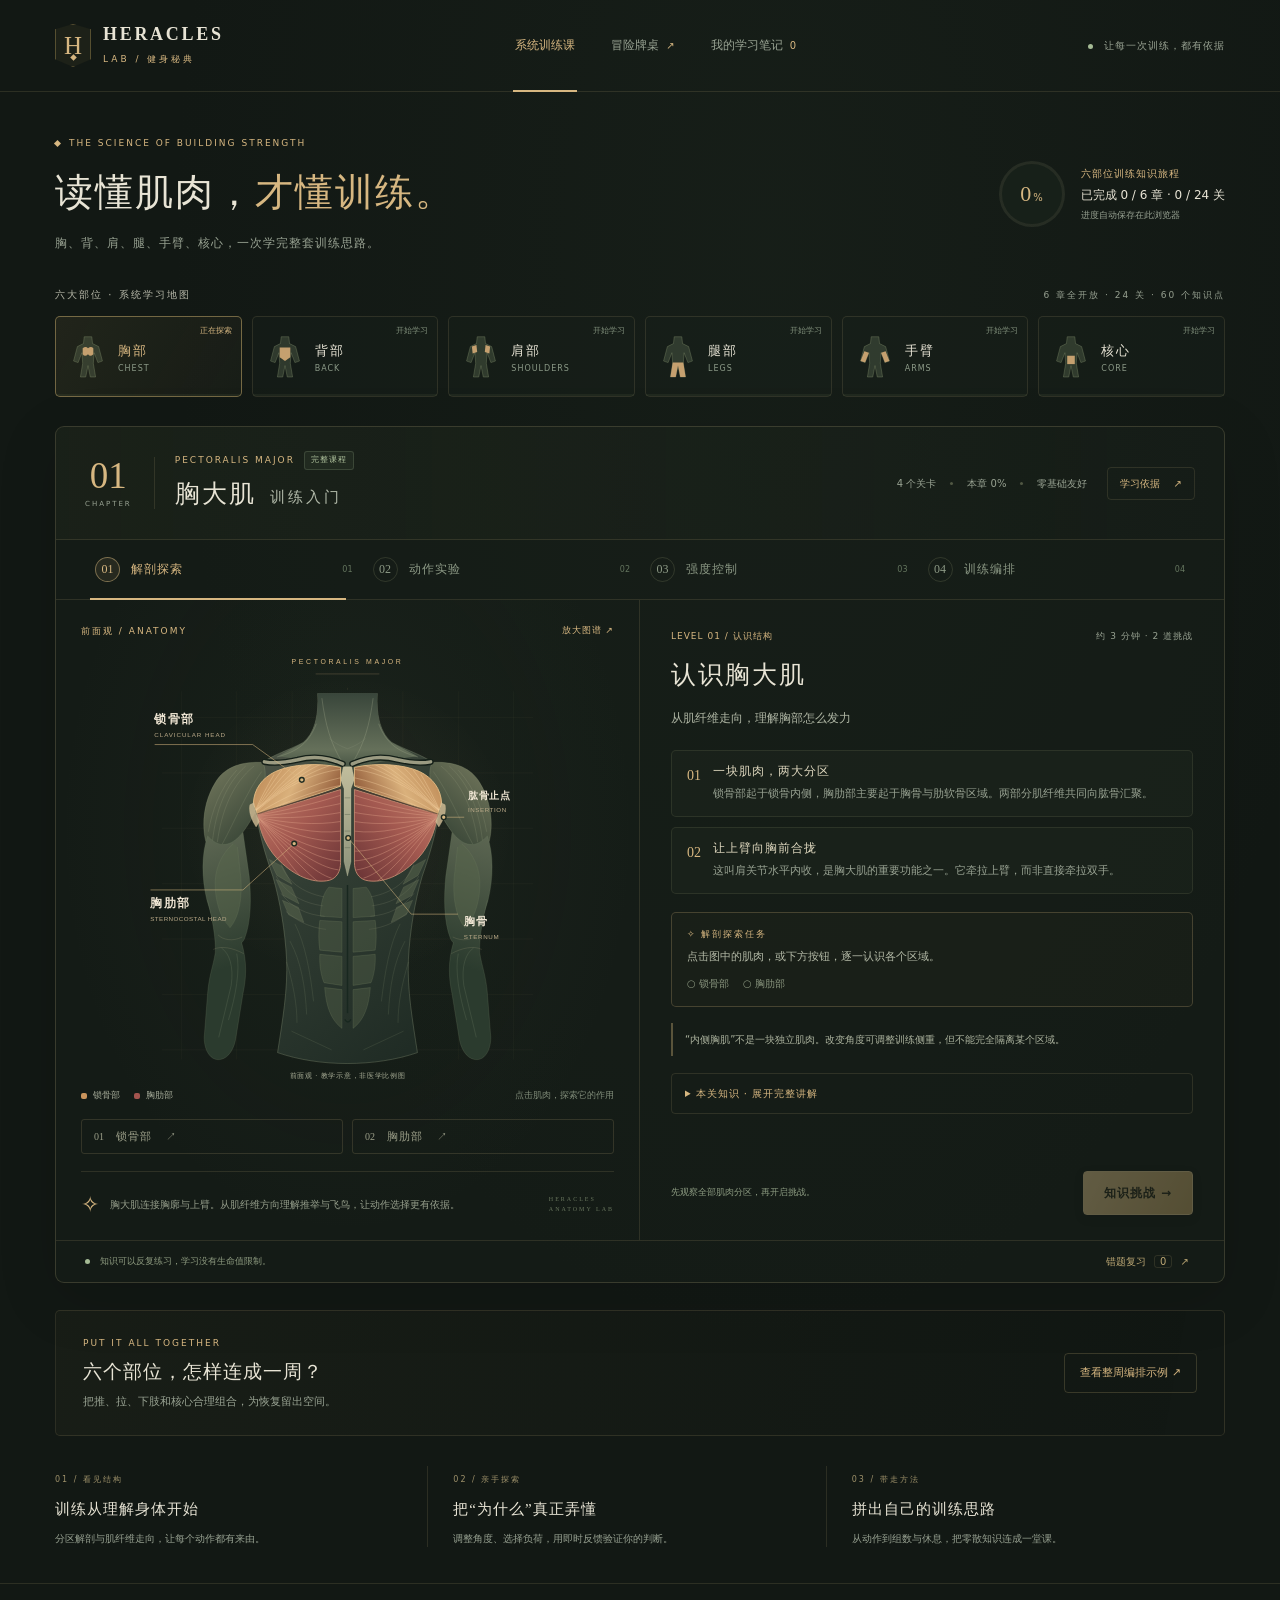
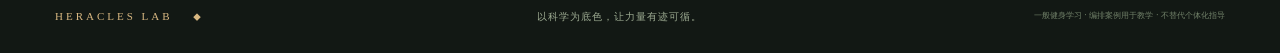
==== commit 2bde514b: "Complete six-part interactive fitness curriculum in fitcraft" ====
--- a/fitcraft/index.html
+++ b/fitcraft/index.html
@@ -1,75 +1,32 @@
 <!doctype html>
 <html lang="zh-CN">
 <head>
-  <meta charset="UTF-8">
-  <meta name="viewport" content="width=device-width,initial-scale=1,viewport-fit=cover">
-  <meta name="theme-color" content="#141b18">
-  <meta name="description" content="进入健身秘典的奇幻牌桌，用科学击破健身误区。探索力量、营养与恢复，收集属于你的知识卡牌。">
-  <title>健身秘典 · HERACLES LAB</title>
-  <link rel="icon" type="image/svg+xml" href="./assets/favicon.svg">
-  <link rel="stylesheet" href="./style.css">
-  <script src="./questions.js" defer></script>
-  <script src="./game.js" defer></script>
+<meta charset="UTF-8"><meta name="viewport" content="width=device-width,initial-scale=1,viewport-fit=cover"><meta name="theme-color" content="#121814">
+<meta name="description" content="HERACLES LAB 健身秘典：从肌肉解剖到动作与训练编排，用互动闯关系统学习传统健美训练。胸、背、肩、腿、手臂、核心六大部位，完整互动训练课。">
+<title>六部位系统训练课 · HERACLES LAB 健身秘典</title>
+<link rel="manifest" href="./manifest.webmanifest"><link rel="icon" href="./assets/favicon.svg" type="image/svg+xml"><link rel="stylesheet" href="./academy.css">
+<script defer src="./chest-data.js"></script>
+<script defer src="./courses/chest.js"></script>
+<script defer src="./courses/back.js"></script>
+<script defer src="./courses/shoulders.js"></script>
+<script defer src="./courses/legs.js"></script>
+<script defer src="./courses/arms.js"></script>
+<script defer src="./courses/core.js"></script>
+<script defer src="./academy.js"></script>
 </head>
 <body>
-  <svg class="icon-defs" aria-hidden="true" xmlns="http://www.w3.org/2000/svg"><defs>
-    <symbol id="i-sword" viewBox="0 0 24 24"><path d="m15 3 6 0 0 6-11 11-6-6L15 3Zm-7 11 2 2M3 16l5 5m-5 0 4-4"/></symbol>
-    <symbol id="i-cards" viewBox="0 0 24 24"><rect x="8" y="3" width="12" height="17" rx="2"/><path d="M5 6 2 7l4 15 9-2M12 8h4m-4 4h4m-4 4h2"/></symbol>
-    <symbol id="i-bolt" viewBox="0 0 24 24"><path d="m14 2-9 12h7l-2 8 9-12h-7l2-8Z"/></symbol>
-    <symbol id="i-shield" viewBox="0 0 24 24"><path d="m12 3 8 3v6c0 5-8 9-8 9s-8-4-8-9V6l8-3Z"/><path d="m8 12 3 3 5-6"/></symbol>
-    <symbol id="i-leaf" viewBox="0 0 24 24"><path d="M20 3S4 2 4 12c0 8 13 10 15-1l1-8ZM3 21 15 9"/></symbol>
-    <symbol id="i-moon" viewBox="0 0 24 24"><path d="M20 15A9 9 0 0 1 9 4a9 9 0 1 0 11 11Z"/><path d="M18 3v4m-2-2h4"/></symbol>
-    <symbol id="i-volume" viewBox="0 0 24 24"><path d="m11 4-6 5H2v6h3l6 5V4Zm4 4c3 2 3 6 0 8m3-11c5 4 5 10 0 14"/></symbol>
-    <symbol id="i-help" viewBox="0 0 24 24"><circle cx="12" cy="12" r="9"/><path d="M9 9a3 3 0 0 1 6 0c0 2-3 2-3 4m0 3v.1"/></symbol>
-    <symbol id="i-arrow" viewBox="0 0 24 24"><path d="M4 12h16m-6-6 6 6-6 6"/></symbol>
-    <symbol id="i-refresh" viewBox="0 0 24 24"><path d="M20 7v5h-5M4 17v-5h5"/><path d="M5 8a8 8 0 0 1 14-2l1 6M4 12l1 6a8 8 0 0 0 14-2"/></symbol>
-    <symbol id="i-star" viewBox="0 0 24 24"><path d="m12 2 3 7 7 1-5 5 1 7-6-3-6 3 1-7-5-5 7-1 3-7Z"/></symbol>
-    <symbol id="i-close" viewBox="0 0 24 24"><path d="m6 6 12 12M6 18 18 6"/></symbol>
-    <symbol id="i-heart" viewBox="0 0 24 24"><path d="M20 5c-3-3-7-1-8 1-1-2-5-4-8-1-6 6 8 15 8 15s14-9 8-15Z"/></symbol>
-    <symbol id="i-gem" viewBox="0 0 24 24"><path d="m7 3-5 6 10 13L22 9l-5-6H7ZM2 9h20M7 3l5 19 5-19M7 9l5-6 5 6"/></symbol>
-    <symbol id="i-book" viewBox="0 0 24 24"><path d="M12 6v15M12 6C8 2 2 4 2 4v15s6-2 10 2c4-4 10-2 10-2V4s-6-2-10 2Z"/></symbol>
-  </defs></svg>
-  <div class="page-glow" aria-hidden="true"></div>
-  <header class="site-header">
-    <a class="brand" href="./" aria-label="健身秘典首页"><span class="brand-seal"><svg><use href="#i-bolt"/></svg></span><span><b>HERACLES</b><small>LAB · 健身秘典</small></span></a>
-    <nav class="main-nav" aria-label="主导航"><button id="nav-arena" class="active"><svg><use href="#i-sword"/></svg>冒险牌桌</button><button id="nav-collection"><svg><use href="#i-cards"/></svg>知识图鉴<span id="collection-count" class="nav-count">0</span></button></nav>
-    <div class="header-actions"><button class="icon-button" id="sound-toggle" aria-label="开启游戏音效" aria-pressed="false" title="音效"><svg><use href="#i-volume"/></svg></button><button class="icon-button" id="help-button" aria-label="查看玩法" title="玩法说明"><svg><use href="#i-help"/></svg></button></div>
-  </header>
-  <main>
-    <div class="page-heading"><div><p class="eyebrow"><span></span> KNOWLEDGE IS YOUR SUPERPOWER</p><h1>力量，源于<span>知识。</span></h1><p class="heading-copy">踏入科学的牌桌，击破健身的迷思。</p></div><div class="traveler-badge"><svg><use href="#i-book"/></svg><div><span>你的知识旅程</span><b><em id="learned-count">0</em> <small>/ 18 张秘典</small></b></div></div></div>
-    <section id="arena-view" aria-label="冒险牌桌">
-      <div class="adventure-layout">
-        <aside class="adventure-sidebar">
-          <p class="sidebar-label">冒险章节 <span>THE ADVENTURE</span></p>
-          <div id="chapter-list" class="chapter-list"></div>
-          <div class="sidebar-divider"><span>◆</span></div>
-          <div class="quest-box"><div class="quest-icon"><svg><use href="#i-star"/></svg></div><p class="quest-label">学徒的第一步</p><h3>收集科学的力量</h3><p>解锁 18 张知识卡牌，<br>成为自己的训练导师。</p><div class="quest-track"><span id="quest-progress-fill"></span></div><div class="quest-track-label"><span>秘典收集进度</span><b id="quest-progress">0 / 18</b></div></div>
-          <button class="review-button" id="review-button"><svg><use href="#i-refresh"/></svg><span>重访错题秘境</span><svg><use href="#i-arrow"/></svg></button>
-          <p class="local-note"><span></span>旅程自动保存在此设备</p>
-        </aside>
-        <div class="arena-shell">
-          <div class="arena-titlebar"><div><p id="chapter-kicker" class="eyebrow">CHAPTER I · 力量试炼</p><h2 id="chapter-title">力量试炼</h2></div><div class="round-pill"><span class="live-dot"></span><span id="round-label">回合 1 / 6</span></div></div>
-          <div id="game-board" class="game-board">
-            <span class="board-corner corner-tl" aria-hidden="true"></span><span class="board-corner corner-tr" aria-hidden="true"></span><span class="board-corner corner-bl" aria-hidden="true"></span><span class="board-corner corner-br" aria-hidden="true"></span>
-            <div class="board-vignette" aria-hidden="true"></div>
-            <div class="boss-row"><div class="boss-hero"><div id="boss-portrait" class="hero-portrait boss-portrait art-4"><span class="portrait-gem"><svg><use href="#i-heart"/></svg><b id="boss-hp">40</b></span></div><div class="boss-info"><span class="tiny-label">迷思守卫</span><h3 id="boss-name">蛮力石像</h3><p id="boss-subtitle">用科学，击破盲目的蛮力</p><div class="health-track boss-health"><span id="boss-health-fill"></span></div><span class="hp-caption">生命 <span id="boss-maxhp">40</span></span></div></div><button id="battle-reset" class="board-reset" aria-label="重新开始当前章节" title="重新开始本章"><svg><use href="#i-refresh"/></svg></button></div>
-            <div class="challenge"><div class="challenge-ornament" aria-hidden="true"><i></i><svg><use href="#i-sword"/></svg><i></i></div><p id="question-tag" class="question-tag">力量训练 · 科学决策</p><h3 id="question-title">成长的秘密</h3><p id="question-prompt">想要肌肉持续成长，你该如何升级训练？</p></div>
-            <div class="hand-area"><div class="hand-hint"><span></span><p id="turn-hint">选择一张知识卡，回应守卫的挑战</p><span></span></div><div id="hand" class="hand" aria-label="可选择的知识卡牌"></div></div>
-            <div class="skill-tray"><div class="skill-tray-heading"><span>英雄秘术</span><p id="skill-hint" aria-live="polite">出牌前可施放秘术，留 1 点能量给知识卡</p></div><div id="skill-panel" class="skill-panel" aria-label="英雄主动技能"><button type="button" class="skill-button insight" data-skill="insight" title="消耗1能量，排除一张错误答案，每局2次"><span class="skill-icon"><svg><use href="#i-book"/></svg></span><span class="skill-copy"><b>智慧洞察</b><small>排除一个错误选项</small></span><span class="skill-resource"><i>1 能量</i><small>剩 <span data-remaining>2</span> 次</small></span><kbd>Q</kbd></button><button type="button" class="skill-button guard" data-skill="guard" title="消耗1能量，获得4点护盾，每局2次"><span class="skill-icon"><svg><use href="#i-shield"/></svg></span><span class="skill-copy"><b>科学屏障</b><small>抵消 4 点反击伤害</small></span><span class="skill-resource"><i>1 能量</i><small>剩 <span data-remaining>2</span> 次</small></span><kbd>W</kbd></button><button type="button" class="skill-button restore" data-skill="restore" title="消耗2能量，恢复6点英雄生命，每局1次"><span class="skill-icon"><svg><use href="#i-leaf"/></svg></span><span class="skill-copy"><b>恢复之息</b><small>回复 6 点英雄生命</small></span><span class="skill-resource"><i>2 能量</i><small>剩 <span data-remaining>1</span> 次</small></span><kbd>E</kbd></button></div></div>
-            <div id="feedback" class="feedback hidden" aria-live="polite"><div class="feedback-heading"><svg><use href="#i-book"/></svg><h4 id="feedback-title"></h4></div><p id="feedback-copy"></p><a id="feedback-source" target="_blank" rel="noopener noreferrer"></a></div>
-            <div class="player-row"><div class="player-hero"><div class="hero-portrait player-portrait art-0"><span class="portrait-gem"><svg><use href="#i-heart"/></svg><b id="player-hp">30</b></span></div><div class="player-info"><span class="tiny-label">你的英雄</span><h3>求知学徒</h3><div class="health-track player-health"><span id="player-health-fill"></span></div></div></div><div class="energy-display"><div class="energy-label"><svg><use href="#i-gem"/></svg>行动能量 <b><span id="energy-count">3</span><span> / 3</span></b></div><div id="energy-gems" class="energy-gems"><i></i><i></i><i></i></div></div><button id="next-turn" class="next-turn" disabled><span>等待出牌</span><svg><use href="#i-arrow"/></svg></button></div>
-            <div id="attack-fx" class="attack-fx" aria-hidden="true"></div>
-          </div>
-          <div class="arena-bottom"><p><svg><use href="#i-shield"/></svg>以科学为盾，以知识为剑</p><div><span class="shield-stat"><svg><use href="#i-shield"/></svg>护盾 <b id="shield-count">0</b></span><i></i><span>连击 <b id="combo-count">0</b></span><i></i><span>积分 <b id="battle-score">0</b></span></div></div>
-        </div>
-      </div>
-      <div class="feature-strip"><div><span class="feature-number">01</span><p><b>把知识打成一张好牌</b><span>训练、营养、恢复，三大科学秘境</span></p></div><div><span class="feature-number">02</span><p><b>每一次出牌都有收获</b><span>即时科普解析，附上可信来源</span></p></div><div><span class="feature-number">03</span><p><b>胜负之外，记住答案</b><span>知识收藏与错题重访，让理解留下来</span></p></div></div>
-    </section>
-    <section id="collection-view" class="hidden collection-view" aria-label="知识图鉴"><div class="collection-heading"><div><p class="eyebrow">YOUR GROWING GRIMOIRE</p><h2>知识图鉴</h2><p>每一次挑战，都在为你的训练积攒力量。</p></div><div id="collection-filters" class="collection-filters"></div></div><div id="collection-grid" class="collection-grid"></div></section>
-  </main>
-  <footer><span>HERACLES LAB</span><p>让运动科学，成为你的日常力量。</p><small>科普内容用于一般学习 · 游戏数值仅用于玩法</small></footer>
-  <dialog id="help-dialog" class="help-dialog"><button id="help-close" class="dialog-close icon-button" aria-label="关闭玩法说明"><svg><use href="#i-close"/></svg></button><p class="eyebrow">WELCOME, APPRENTICE</p><h2>你的第一场知识对决</h2><p class="dialog-intro">你不需要懂卡牌游戏，只需要带上好奇心。</p><div class="help-steps"><div><span>1</span><p><b>选择秘境，迎接挑战</b>力量、营养、恢复三章，每章 6 道题，可自由探索。每回合从三张卡中选出科学的答案。</p></div><div><span>2</span><p><b>用知识，击破迷思</b>答对造成 10 点伤害，每连续答对 3 次额外造成 5 点伤害；答错受到 8 点反击伤害，护盾优先抵消。英雄生命 30，守卫生命 40。</p></div><div><span>3</span><p><b>分配能量，选择秘术</b>每回合恢复 3 点能量，知识卡消耗 1 点。出牌前可用智慧洞察排除一张错误卡，或用屏障、恢复保护英雄。秘术每局有次数限制，须留 1 点能量出牌。</p></div><div><span>4</span><p><b>读懂解析，收集秘典</b>出牌后阅读解释，再进入下一回合。守卫被击败后，可继续学习剩余题。知识、错题和当前对局都自动保存，刷新后可接着玩。</p></div></div><div class="keyboard-note"><span>键盘也能施法</span><kbd>1</kbd><kbd>2</kbd><kbd>3</kbd><span>选择卡牌</span><kbd>Q</kbd><kbd>W</kbd><kbd>E</kbd><span>使用秘术</span><kbd>Space</kbd><span>下一回合</span></div><p class="help-footnote">进度保存在当前浏览器。生命、伤害、护盾、恢复和能量均为游戏设定。</p></dialog>
-  <dialog id="result-dialog" class="result-dialog"></dialog>
-  <div id="toast" class="toast" role="status"></div>
-</body>
-</html>
+<header class="site-header"><a class="brand" href="./" aria-label="HERACLES 健身秘典首页"><span class="seal">H<span>◆</span></span><span><b>HERACLES</b><small>LAB / 健身秘典</small></span></a><nav aria-label="主导航"><a class="active" href="./">系统训练课</a><a href="./classic.html">冒险牌桌 <span>↗</span></a><button id="notebook-open">我的学习笔记 <span id="note-count">0</span></button></nav><span class="header-label"><i></i> 让每一次训练，都有依据</span></header>
+<main>
+<section class="intro"><div><p class="eyebrow"><i></i> THE SCIENCE OF BUILDING STRENGTH</p><h1>读懂肌肉，<span>才懂训练。</span></h1><p class="intro-copy">胸、背、肩、腿、手臂、核心，一次学完整套训练思路。</p></div><div class="overall-progress"><span class="progress-ring" id="progress-ring"><b id="progress-number">0<small>%</small></b></span><div><small>六部位训练知识旅程</small><b id="progress-caption">尚未开始 · 随时出发</b><span>进度自动保存在此浏览器</span></div></div></section>
+<section class="body-map" aria-labelledby="map-title"><div class="map-heading"><p class="eyebrow" id="map-title">六大部位 · 系统学习地图</p><span>6 章全开放 · 24 关 · 60 个知识点</span></div><div class="body-regions" id="body-regions"></div></section>
+<section class="course" aria-labelledby="course-title"><div class="course-top"><div class="chapter-number"><b id="chapter-number">01</b><span>CHAPTER</span></div><div class="course-title"><div class="eyebrow"><span id="course-english">PECTORALIS MAJOR</span> <span class="available" id="course-badge">完整课程</span></div><h2 id="course-title">胸大肌<span>训练入门</span></h2></div><div class="course-meta"><span>4 个关卡</span><i></i><span id="course-progress">本章 0%</span><i></i><span>零基础友好</span></div><button id="sources-open" class="subtle-button">学习依据 <span>↗</span></button></div>
+<nav class="lesson-steps" id="lesson-steps" aria-label="胸大肌课程关卡"></nav>
+<div class="learning-layout"><section class="visual-panel" aria-label="互动肌肉解剖图"><div class="visual-title"><span class="eyebrow" id="visual-kicker">ANATOMY EXPLORER</span><button class="visual-zoom" id="anatomy-zoom" aria-label="放大胸大肌解剖图">放大图谱 ↗</button></div><div id="anatomy-container" class="anatomy-container"><p class="loading">正在载入解剖图…</p></div><div class="visual-bottom"><div class="legend" id="anatomy-legend"></div><span class="visual-hint">点击肌肉，探索它的作用</span></div><div class="anatomy-controls" id="anatomy-controls" aria-label="选择肌肉分区"></div><div class="anatomy-tip"><span>✧</span><p id="anatomy-caption">理解结构，是选择动作的第一步。</p><span>HERACLES<br>ANATOMY LAB</span></div></section>
+<section class="lesson-panel" id="lesson-panel" aria-live="polite"></section></div>
+<div class="course-foot"><span><i></i> 知识可以反复练习，学习没有生命值限制。</span><button id="review-open">错题复习 <span id="wrong-count">0</span> ↗</button></div></section>
+<section class="whole-plan"><div><p class="eyebrow">PUT IT ALL TOGETHER</p><h3>六个部位，怎样连成一周？</h3><p>把推、拉、下肢和核心合理组合，为恢复留出空间。</p></div><button class="secondary" id="schedule-open">查看整周编排示例 ↗</button></section>
+<section class="principles"><div><span>01 / 看见结构</span><h3>训练从理解身体开始</h3><p>分区解剖与肌纤维走向，让每个动作都有来由。</p></div><div><span>02 / 亲手探索</span><h3>把“为什么”真正弄懂</h3><p>调整角度、选择负荷，用即时反馈验证你的判断。</p></div><div><span>03 / 带走方法</span><h3>拼出自己的训练思路</h3><p>从动作到组数与休息，把零散知识连成一堂课。</p></div></section>
+</main>
+<footer><a href="./" class="footer-brand">HERACLES LAB <span>◆</span></a><p>以科学为底色，让力量有迹可循。</p><small>一般健身学习 · 编排案例用于教学 · 不替代个体化指导</small></footer>
+<dialog id="learning-dialog"><button class="dialog-close" id="dialog-close" aria-label="关闭弹窗">×</button><div id="dialog-content"></div></dialog><div class="toast" id="toast" role="status"></div>
+</body></html>
--- a/fitcraft/academy.css
+++ b/fitcraft/academy.css
@@ -0,0 +1,14 @@
+@charset "UTF-8";
+:root{--bg:#121814;--panel:#18211b;--text:#e8e4d5;--muted:#98a292;--gold:#d7b781;--line:#c6b27d25;--green:#a5bb95;--serif:Georgia,"Songti SC","STSong",serif;--sans:"PingFang SC","Microsoft YaHei",system-ui,sans-serif;color-scheme:dark}*{box-sizing:border-box}body{margin:0;background:radial-gradient(ellipse at 60% 15%,#2a382a30,transparent 55%),var(--bg);color:var(--text);font:14px/1.7 var(--sans)}button,a,input,select{touch-action:manipulation}button,input,select{font:inherit}button{color:inherit;cursor:pointer;background:none;border:0}button:disabled{cursor:default;opacity:.4}button:focus-visible,a:focus-visible,input:focus-visible,select:focus-visible,[role=button]:focus-visible{outline:2px solid var(--gold);outline-offset:4px}a{color:inherit;text-decoration:none}h1,h2,h3,h4,p{margin:0}h1,h2,h3,h4{font-family:var(--serif);font-weight:500}button,a{-webkit-tap-highlight-color:transparent}.site-header{max-width:1440px;margin:auto;height:92px;padding:0 55px;border-bottom:1px solid var(--line);display:flex;align-items:center;justify-content:space-between;gap:28px}.brand{display:flex;align-items:center;gap:12px}.seal{width:36px;height:43px;border:1px solid #ad945566;display:grid;place-items:center;font:25px var(--serif);color:var(--gold);position:relative;clip-path:polygon(50% 0,100% 12%,100% 82%,50% 100%,0 82%,0 12%);background:#ba9c5510}.seal>span{position:absolute;bottom:3px;font:7px var(--serif)}.brand b{font:600 18px var(--serif);letter-spacing:2.7px}.brand small{font-size:9px;letter-spacing:3px;display:block;color:var(--gold);margin-top:4px}.site-header nav{display:flex;align-items:stretch;gap:32px;height:100%}.site-header nav>a,.site-header nav>button{display:flex;align-items:center;gap:7px;color:var(--muted);font-size:12px;padding:0 2px;position:relative}.site-header nav>.active{color:var(--gold)}.site-header nav>.active:after{content:"";height:2px;background:var(--gold);position:absolute;bottom:-1px;inset-inline:0}.site-header nav span{color:var(--gold);font-size:10px}.header-label{font-size:10px;color:var(--muted);letter-spacing:1px}.header-label i,.course-foot i{display:inline-block;width:5px;height:5px;background:var(--green);border-radius:50%;margin-right:7px}main{max-width:1440px;margin:auto;padding:0 55px}.intro{padding:43px 0 33px;display:flex;align-items:center;justify-content:space-between;gap:24px}.eyebrow{font:9px/1.8 var(--sans);letter-spacing:2px;color:var(--gold);display:flex;align-items:center;gap:9px}.eyebrow>i{width:5px;height:5px;background:var(--gold);transform:rotate(45deg)}h1{font-size:38px;letter-spacing:2px;margin:9px 0 8px}h1>span{color:var(--gold)}.intro-copy{font-size:12px;letter-spacing:1px;color:var(--muted)}.overall-progress{display:flex;align-items:center;gap:16px}.progress-ring{--progress:0%;width:66px;height:66px;border-radius:50%;background:conic-gradient(var(--gold) var(--progress),#9b9e7922 0);display:grid;place-items:center;position:relative}.progress-ring:before{content:"";position:absolute;inset:3px;border-radius:50%;background:#172019}.progress-ring b{position:relative;font:22px var(--serif);color:var(--gold)}.progress-ring b small{font:10px var(--sans);margin-left:2px}.overall-progress>div>small,.overall-progress>div>span,.overall-progress>div>b{display:block}.overall-progress>div>small{font-size:10px;color:var(--gold);letter-spacing:1px}.overall-progress>div>b{font-size:12px;font-weight:400;margin:3px 0}.overall-progress>div>span{font-size:9px;color:var(--muted)}.body-map{margin-bottom:29px}.map-heading{display:flex;justify-content:space-between;align-items:center;margin-bottom:12px}.map-heading>span{font-size:9px;color:var(--muted);letter-spacing:2px}.map-heading .eyebrow{letter-spacing:2px;font-size:10px;color:#b7b8a9}.body-regions{display:grid;grid-template-columns:repeat(6,1fr);gap:10px}.region-card{min-width:0;position:relative;padding:12px 13px;display:flex;align-items:center;gap:11px;text-align:left;border:1px solid var(--line);border-radius:5px;background:#1a231b55;min-height:81px;transition:background .2s}.region-card svg{width:38px;height:49px;flex-shrink:0}.region-card .region-copy b{display:block;font-size:13px;font-weight:500;letter-spacing:2px}.region-copy small{font:8px var(--sans);letter-spacing:1px;color:#8b9987;display:block;margin-top:2px}.region-card>.region-status{font-size:8px;position:absolute;right:9px;top:7px;color:#81907c}.region-card.current{border-color:#c1a76a88;background:linear-gradient(120deg,#b7a15c18,#c1a76a08)}.region-card.current .region-copy b,.region-card.current>.region-status{color:var(--gold)}.region-card:hover{background:#bca76b13}.course{border:1px solid #b1a4743d;border-radius:9px;overflow:hidden;background:#18201a77;box-shadow:0 16px 60px #0002}.course-top{display:flex;align-items:center;gap:20px;padding:24px 29px;border-bottom:1px solid var(--line);background:linear-gradient(90deg,#333b242d,transparent)}.chapter-number{font:37px/1 var(--serif);color:var(--gold);text-align:center;padding-right:22px;border-right:1px solid var(--line)}.chapter-number>span{display:block;font:7px/1.5 var(--sans);letter-spacing:2px;margin-top:5px;color:var(--muted)}.course-title h2{font-size:25px;letter-spacing:2px;margin-top:3px}.course-title h2>span{font-size:15px;color:#b0b8a8;margin-left:14px;letter-spacing:3px}.available{font-size:8px;letter-spacing:1px;padding:1px 6px;color:#b2c59f;background:#a5bb9510;border:1px solid #a5bb9533;border-radius:3px}.course-meta{display:flex;align-items:center;gap:14px;font-size:10px;color:var(--muted);margin-left:auto}.course-meta i{width:3px;height:3px;border-radius:50%;background:#93997477}.subtle-button{color:var(--gold);font-size:10px;padding:7px 12px;border:1px solid var(--line);border-radius:4px}.subtle-button>span{margin-left:10px}.lesson-steps{display:grid;grid-template-columns:repeat(4,1fr);padding:0 29px;border-bottom:1px solid var(--line)}.lesson-step{display:flex;align-items:center;text-align:left;gap:11px;padding:17px 10px;position:relative;color:#8d9a86}.lesson-step>span{font:12px var(--serif);border:1px solid #a2a67b33;width:25px;height:25px;display:grid;place-items:center;border-radius:50%;flex-shrink:0}.lesson-step>b{font-size:12px;font-weight:400;letter-spacing:1px}.lesson-step>small{font:8px var(--sans);margin-left:auto;color:#65765f}.lesson-step.active{color:var(--gold)}.lesson-step.active>span{background:#cab07919;border-color:#c8ad7688}.lesson-step.active:after{content:"";position:absolute;bottom:-1px;left:5px;right:17px;height:2px;background:var(--gold)}.lesson-step.completed>span{border-color:#99b384;color:var(--green)}.learning-layout{display:grid;grid-template-columns:1fr 1fr;min-height:640px}.visual-panel{border-right:1px solid var(--line);padding:21px 25px 0;position:relative;background:radial-gradient(ellipse at 50% 36%,#52634714,transparent 70%)}.visual-title{display:flex;align-items:center;justify-content:space-between}.view-tag{font-size:8px;color:#87917f;display:flex;align-items:center;gap:8px;letter-spacing:1px}.view-tag i{width:3px;height:3px;border-radius:50%;background:#b2a979}.anatomy-container{height:450px;display:block}.anatomy-container>svg{display:block;width:100%;height:100%;max-height:100%;overflow:hidden}.anatomy-container [data-region]{cursor:pointer;transition:filter .25s,opacity .25s}.anatomy-container.has-selection [data-region]{opacity:.38}.anatomy-container.has-selection [data-region].selected{opacity:1;filter:drop-shadow(0 0 6px #e8b66e44)}.anatomy-container [data-region]:hover{filter:brightness(1.4)}.loading{font-size:12px;color:var(--muted)}.visual-bottom{display:flex;align-items:center;justify-content:space-between;margin-top:-2px;padding-bottom:15px}.legend{display:flex;gap:17px;font-size:9px;color:#a7ad9a}.legend>span{display:flex;align-items:center;gap:6px}.legend i{width:6px;height:6px;border-radius:2px;display:block}.legend .upper{background:#c9945c}.legend .lower{background:#a3544e}.visual-hint{font-size:9px;color:#818d7a}.anatomy-controls{display:flex;gap:9px}.anatomy-controls>button{flex:1;padding:9px 12px;border:1px solid #b9a57330;border-radius:3px;text-align:left;color:#9c9f89;font:10px var(--serif)}.anatomy-controls>button>span{margin:0 24px 0 9px;font:11px var(--sans);letter-spacing:1px}.anatomy-controls>button[aria-pressed=true]{border-color:#c4a56d99;background:#c4a56d0d;color:var(--gold)}.anatomy-tip{display:flex;align-items:center;gap:11px;margin-top:17px;padding:14px 0 16px;border-top:1px solid var(--line)}.anatomy-tip>span:first-child{font-size:22px;color:var(--gold)}.anatomy-tip>p{font-size:10px;color:#969f8c;line-height:1.8}.anatomy-tip>span:last-child{margin-left:auto;font:7px/1.8 var(--serif);letter-spacing:2px;color:#69765e}.lesson-panel{padding:29px 31px 25px;display:flex;flex-direction:column;align-items:stretch;min-width:0}.lesson-kicker{display:flex;align-items:center;justify-content:space-between;font-size:9px;color:var(--muted);letter-spacing:1px}.lesson-kicker>span{color:var(--gold)}.lesson-panel h3{font-size:25px;letter-spacing:2px;margin:10px 0}.lesson-intro{font-size:12px;line-height:1.9;color:#b0b7a5}.concept-cards{display:grid;gap:10px;margin-top:20px}.concept-card{padding:12px 15px;background:#90a27b09;border:1px solid #aeb48021;border-radius:5px;display:flex;gap:12px}.concept-card>.concept-index{color:var(--gold);font:14px/1.8 var(--serif)}.concept-card h4{font:12px var(--sans);letter-spacing:1px;margin-bottom:4px;color:#dfd8bf}.concept-card p{font-size:11px;color:var(--muted);line-height:1.85}.explore-task{margin-top:18px;padding:14px 15px;border:1px solid #c9b07740;border-radius:5px;background:#ba9f4a07}.task-label{font-size:9px;letter-spacing:2px;color:var(--gold);margin-bottom:5px}.explore-task>p{font-size:11px;color:#b4baa7}.checklist{display:flex;gap:14px;font-size:10px;color:#8a967f;margin-top:9px}.checklist>.done{color:#bfceaa}.callout{margin-top:16px;border-left:2px solid #c2a97266;padding:7px 12px;font-size:10px;color:#adb49f;line-height:1.9}.lesson-actions{display:flex;align-items:center;justify-content:space-between;gap:12px;margin-top:auto;padding-top:23px}.lesson-actions>small{color:#8d9c82;font-size:9px;max-width:160px}.primary{display:inline-flex;align-items:center;justify-content:center;gap:25px;padding:11px 20px;background:linear-gradient(115deg,#d6bd87,#b59a60);border:1px solid #d4bd8a;color:#27291b;border-radius:4px;font-size:12px;font-weight:600;letter-spacing:1px;box-shadow:0 3px 10px #0002}.primary:hover{filter:brightness(1.1)}.secondary{padding:10px 15px;border:1px solid #ad9c693f;border-radius:4px;color:var(--gold);font-size:11px}.course-foot{border-top:1px solid var(--line);padding:11px 29px;display:flex;align-items:center;justify-content:space-between;font-size:9px;color:#8f9c81}.course-foot button{font-size:10px;color:#bca774}.course-foot button>span{border:1px solid var(--line);padding:0 5px;margin:0 5px;border-radius:3px}.principles{display:grid;grid-template-columns:repeat(3,1fr);gap:25px;padding:30px 0 36px}.principles>div{border-right:1px solid var(--line);padding-right:20px}.principles>div:last-child{border:0}.principles span{font-size:8px;color:#9f926b;letter-spacing:2px}.principles h3{font-size:15px;letter-spacing:1px;margin:7px 0}.principles p{font-size:10px;color:var(--muted)}footer{max-width:1440px;margin:auto;padding:24px 55px 28px;border-top:1px solid var(--line);display:flex;align-items:center;justify-content:space-between;gap:20px}.footer-brand{font:11px var(--serif);letter-spacing:3px;color:var(--gold)}.footer-brand>span{font-size:8px;margin-left:15px}footer p{font-size:10px;color:#9caa91;letter-spacing:1px}footer small{font-size:8px;color:#718169}.toast{position:fixed;bottom:26px;left:50%;transform:translate(-50%,20px);opacity:0;pointer-events:none;padding:12px 22px;background:#33402b;border:1px solid #bfaa6b88;border-radius:5px;color:#e1d9bd;transition:.25s;z-index:20;font-size:12px;max-width:90vw;box-shadow:0 7px 30px #0005}.toast.visible{opacity:1;transform:translate(-50%,0)}dialog{width:min(660px,calc(100% - 30px));max-height:85dvh;overflow-y:auto;border:1px solid #bcaa7155;border-radius:9px;background:#1a241b;color:var(--text);padding:34px;box-shadow:0 24px 80px #0008}dialog::backdrop{background:#0a100bd9;backdrop-filter:blur(5px)}.dialog-close{position:absolute;right:13px;top:9px;font-size:26px;color:var(--muted);padding:0 8px}.dialog-title{font-size:26px;margin:10px 0}.dialog-copy{font-size:12px;color:var(--muted);margin-bottom:20px}.dialog-list{display:grid;gap:12px}.note-card{border:1px solid var(--line);border-radius:4px;padding:13px 15px}.note-card>small{font-size:9px;color:var(--gold)}.note-card h4{font:13px/1.8 var(--sans);margin:5px 0}.note-card p,.note-card a{font-size:11px;color:var(--muted)}.note-card a{color:var(--gold);text-decoration:underline}.quiz-progress{display:flex;gap:5px;margin:15px 0}.quiz-progress>i{height:3px;flex:1;background:#a9b57e25}.quiz-progress>.done{background:var(--gold)}.quiz-prompt{font:19px/1.8 var(--serif);margin:15px 0 20px}.quiz-options{display:grid;gap:10px}.quiz-option{display:flex;align-items:center;gap:12px;text-align:left;padding:14px;border:1px solid #b8ae783c;border-radius:4px;font-size:12px;line-height:1.8;background:#c4bd8e06}.quiz-option>span{width:24px;height:24px;display:grid;place-items:center;border:1px solid var(--line);border-radius:50%;color:var(--gold);font:12px var(--serif);flex-shrink:0}.quiz-option:hover:enabled{border-color:#cfb77899;background:#c4bd8e0c}.quiz-option:disabled{opacity:.7}.quiz-option.correct{border-color:#a9bd8599;background:#9eb67b12;color:#c6d8b3;opacity:1}.quiz-option.wrong{border-color:#b9776699;background:#b9776610;color:#d1a999;opacity:1}.quiz-feedback{margin-top:18px;padding:14px 16px;border-left:2px solid var(--green);background:#a8bd860b}.quiz-feedback h4{font:12px var(--sans);color:#c1d2a9;margin-bottom:6px}.quiz-feedback p{font-size:11px;line-height:1.9;color:#aeb8a0}.quiz-next{margin-top:18px;display:flex;justify-content:flex-end}.result-seal{display:grid;place-items:center;width:78px;height:78px;margin:10px auto;border:1px solid #cdb680;border-radius:50%;color:var(--gold);font-size:40px;box-shadow:0 0 30px #d7b7810e}.result{text-align:center}.result>p{font-size:12px;color:var(--muted);margin:12px 0 22px}.result strong{color:var(--gold)}.result-actions{display:flex;justify-content:center;gap:10px;flex-wrap:wrap}.exercise-tabs{display:grid;grid-template-columns:repeat(4,1fr);gap:5px;margin:17px 0 11px}.exercise-tab{padding:7px 2px;border:1px solid var(--line);border-radius:3px;font-size:10px;color:var(--muted)}.exercise-tab.active{color:var(--gold);border-color:#d7b78188;background:#d7b78110}.exercise-illustration{width:100%;height:170px;object-fit:contain;border:1px solid var(--line);border-radius:5px;background:#0f181240}.exercise-detail h4{font-size:17px;margin:10px 0 5px}.exercise-detail>p{font-size:11px;color:var(--muted);line-height:1.8}.exercise-cues{padding-left:17px;font-size:11px;color:#b3bba6;margin:9px 0;line-height:1.9}.range-control{margin-top:12px;padding:13px;border:1px solid var(--line);border-radius:5px}.range-label{display:flex;justify-content:space-between;font-size:11px;color:#b4bca5;margin-bottom:8px}.range-label output{color:var(--gold)}input[type=range]{width:100%;accent-color:#c7ad72}.range-feedback{font-size:10px;line-height:1.9;color:#a8b799;margin-top:7px}.rir-number{font:48px var(--serif);color:var(--gold);text-align:center;padding:17px 0 0}.rir-caption{text-align:center;font-size:10px;color:var(--muted);margin-bottom:12px}.control-cues{padding:14px 0;display:grid;gap:10px}.control-cues label{font-size:11px;display:flex;align-items:flex-start;gap:9px;color:#b8c0a9;cursor:pointer}.control-cues input{accent-color:var(--green);width:15px;height:15px;flex-shrink:0}.builder{margin-top:15px;display:grid;gap:8px}.builder-row{display:flex;gap:10px;align-items:center;padding:10px 12px;border:1px solid var(--line);border-radius:5px}.builder-row.active{background:#b1b78009;border-color:#a2b47e55}.builder-row>input{accent-color:var(--gold);width:15px;height:15px}.builder-copy{flex:1}.builder-copy>b{font-size:11px;font-weight:400;display:block}.builder-copy>small{font-size:8px;color:var(--muted)}.builder-row label{font-size:9px;color:var(--muted)}select{background:#202c1f;border:1px solid #a7aa753d;border-radius:3px;padding:3px 6px;font-size:11px;color:var(--gold)}.builder-settings{display:grid;grid-template-columns:1fr 1fr;gap:10px;margin-top:12px}.builder-settings>label{font-size:10px;color:var(--muted);display:flex;gap:7px;align-items:center;justify-content:space-between}.builder-summary{margin:12px 0;font-size:10px;color:var(--muted)}.builder-summary strong{color:var(--gold);font:20px var(--serif);margin:0 4px}.builder-feedback{font-size:11px;line-height:1.9;color:#b5c8a1;padding:12px 14px;background:#a8bc7d0a;border:1px solid #a5b87c3a;border-radius:4px;margin-top:12px}.builder-feedback>span{display:block}.badge-label{color:var(--gold);font-size:10px;letter-spacing:2px;text-align:center;margin-top:7px}.empty-note{padding:25px 0;font-size:12px;color:var(--muted)}.sources-list a{display:block;color:var(--gold);font-size:12px;line-height:1.9;margin-bottom:6px}.sources-list p{font-size:11px;color:var(--muted);margin-bottom:18px}.program-notes{font-size:9px;color:#909d82;margin-top:12px;line-height:1.9}.notebook-actions{display:flex;gap:8px;flex-wrap:wrap;margin-top:18px}.sr-only{position:absolute;width:1px;height:1px;padding:0;overflow:hidden;clip:rect(0,0,0,0);white-space:nowrap;border:0}
+@media(min-width:1500px){.anatomy-container{height:480px}.learning-layout{min-height:670px}}
+@media(max-width:1100px){.site-header,main{padding-left:28px;padding-right:28px}.header-label{display:none}.region-card{gap:6px;padding:11px 8px}.region-card svg{width:31px}.region-copy small{font-size:7px;letter-spacing:.4px}.region-card>.region-status{font-size:7px;right:6px}.course-top{gap:15px;padding:21px}.course-meta{gap:7px;font-size:9px}.lesson-panel{padding:24px}.visual-panel{padding-inline:18px}.lesson-steps{padding:0 17px}.lesson-step{gap:8px}.lesson-step>b{font-size:11px}.lesson-step>small{display:none}.anatomy-container{height:440px}.lesson-panel h3{font-size:23px}.anatomy-controls>button>span{margin-right:8px}.course-title h2>span{font-size:13px;margin-left:8px}.view-tag{font-size:7px}.visual-title>.eyebrow{font-size:8px;letter-spacing:1px}.course-foot{padding-inline:20px}}
+@media(max-width:800px){h1{font-size:30px}.intro{padding:30px 0 25px}.overall-progress{gap:10px}.overall-progress>div>span{display:none}.overall-progress>div>small{font-size:9px}.overall-progress>div>b{font-size:10px}.progress-ring{width:54px;height:54px}.course-meta{display:none}.subtle-button{margin-left:auto}.course-title h2{font-size:23px}.body-regions{gap:7px}.region-card{flex-direction:column;align-items:center;padding:13px 4px 9px;gap:4px}.region-copy{text-align:center}.region-copy small{font-size:7px}.region-card>.region-status{position:static;font-size:7px;line-height:1.1}.region-card svg{height:38px;width:29px}.region-card .region-copy b{font-size:11px;letter-spacing:1px}.learning-layout{grid-template-columns:.95fr 1.05fr}.lesson-panel{padding:22px 19px}.visual-panel{padding-inline:13px}.anatomy-container{height:420px}.anatomy-controls>button{padding:8px;font-size:8px}.anatomy-controls>button>span{font-size:10px;margin:0 4px}.visual-hint{display:none}.concept-card{padding:11px;gap:8px}.concept-card p{font-size:10px}.lesson-panel h3{font-size:22px}.lesson-intro{font-size:11px}.view-tag{display:none}.anatomy-tip>span:last-child{display:none}.principles{gap:18px}.principles h3{font-size:13px}.principles p{font-size:9px}footer{padding-inline:28px}footer p{display:none}.lesson-actions{gap:8px}.lesson-actions>small{font-size:8px}.primary{padding:10px 13px;gap:13px;font-size:11px}.builder-row{padding:8px;gap:6px}.builder-settings{grid-template-columns:1fr}}
+@media(max-width:620px){.site-header{height:74px;padding:0 18px;gap:14px}.brand{gap:8px}.brand b{font-size:14px;letter-spacing:1.8px}.brand small{font-size:7px;letter-spacing:1.8px}.seal{width:29px;height:35px;font-size:21px}.site-header nav{gap:15px}.site-header nav>a,.site-header nav>button{font-size:10px;white-space:nowrap}.site-header nav>a:nth-child(2){display:none}.site-header nav>button>span{display:none}main{padding:0 17px}.intro{padding-top:28px;display:block}.intro .eyebrow{font-size:7px;letter-spacing:1.7px}h1{font-size:29px;letter-spacing:1.5px;margin:8px 0 7px}.intro-copy{font-size:10px;letter-spacing:.4px}.overall-progress{margin-top:20px;gap:10px;align-items:center}.progress-ring{width:36px;height:36px}.progress-ring:before{inset:2px}.progress-ring b{font-size:14px}.progress-ring b small{font-size:7px}.overall-progress>div{display:flex;align-items:center;gap:12px}.overall-progress>div>b{font-size:10px}.overall-progress>div>small{font-size:9px}.body-map{margin-bottom:20px}.map-heading .eyebrow{font-size:9px;letter-spacing:1.5px}.map-heading>span{font-size:8px;letter-spacing:1px}.body-regions{gap:5px}.region-copy small{display:none}.region-card svg{width:25px;height:34px}.region-card{padding:10px 2px 9px;gap:5px;min-height:88px}.region-card .region-copy b{font-size:10px;letter-spacing:.5px}.region-card>.region-status{font-size:6px}.course-top{padding:18px 14px;gap:12px}.chapter-number{font-size:29px;padding-right:12px}.chapter-number>span{font-size:6px;letter-spacing:1px}.course-title>.eyebrow{font-size:7px;letter-spacing:1px;gap:5px}.available{font-size:7px;letter-spacing:0;padding:0 4px}.course-title h2{font-size:20px;letter-spacing:1px}.course-title h2>span{font-size:11px;letter-spacing:1px;margin-left:6px}.subtle-button{font-size:8px;padding:6px}.subtle-button>span{margin-left:3px}.lesson-steps{padding:0 7px}.lesson-step{padding:14px 3px;gap:5px}.lesson-step>span{width:19px;height:19px;font-size:10px}.lesson-step>b{font-size:10px;letter-spacing:.4px}.lesson-step.active:after{left:0;right:4px}.learning-layout{grid-template-columns:1fr}.visual-panel{padding:17px 18px 0;border-right:0;border-bottom:1px solid var(--line)}.visual-title>.eyebrow{font-size:8px;letter-spacing:1.5px}.view-tag{display:flex;font-size:7px}.anatomy-container{height:355px;max-width:400px;margin:auto}.visual-bottom{padding-bottom:12px}.visual-hint{display:block;font-size:8px}.legend{font-size:9px}.anatomy-controls>button{padding:8px 12px;font-size:10px}.anatomy-controls>button>span{margin:0 20px 0 8px;font-size:11px}.anatomy-tip{padding:10px 0 12px;margin-top:12px}.anatomy-tip>span:last-child{display:block}.anatomy-tip>p{font-size:9px}.lesson-panel{padding:23px 20px 25px;min-height:540px}.lesson-panel h3{font-size:25px}.lesson-intro{font-size:12px}.concept-card p{font-size:11px}.concept-card{padding:12px 14px}.lesson-actions>small{font-size:9px}.primary{padding:11px 17px;font-size:12px;gap:20px}.course-foot{padding:12px 15px;align-items:flex-start;gap:10px}.course-foot>span{font-size:8px;max-width:210px}.course-foot button{white-space:nowrap;font-size:9px}.principles{grid-template-columns:1fr;gap:17px;padding:25px 0}.principles>div{padding-right:0;border-right:0;border-bottom:1px solid var(--line);padding-bottom:16px}.principles>div:last-child{padding-bottom:0}.principles h3{font-size:15px;margin:5px 0}.principles p{font-size:10px}footer{padding:22px 18px;display:block}.footer-brand{font-size:10px}footer small{display:block;margin-top:10px;font-size:7px}dialog{padding:29px 21px;max-height:88dvh}.quiz-prompt{font-size:18px}.quiz-option{padding:12px;font-size:12px}.quiz-feedback p{font-size:12px}.exercise-illustration{height:190px}.builder-settings{grid-template-columns:1fr 1fr}.builder-row{padding:10px 12px}.builder-copy>b{font-size:12px}}
+@media(prefers-reduced-motion:reduce){*,*:before,*:after{scroll-behavior:auto!important;transition:none!important;animation:none!important}}
+
+.visual-zoom{color:var(--gold);font-size:9px;letter-spacing:1px;padding:2px 0 2px 10px}.zoom-art{display:block;width:100%;max-height:65dvh;object-fit:contain}.zoom-link{display:block;text-align:center;font-size:11px;color:var(--gold);text-decoration:underline;margin-top:12px}
+/* Complete six-part curriculum. */
+.chapter-number>b{font:inherit}.region-track{position:absolute;bottom:0;left:0;right:0;height:2px;background:#a2b18212}.region-track>i{height:100%;display:block;background:#bca57299}.region-card.finished{border-color:#8da57877}.region-card.finished>.region-status{color:#b8cc9f}.anatomy-controls{flex-wrap:wrap}.anatomy-controls>button{flex:1 1 calc(50% - 9px);min-width:0}.anatomy-controls>button>span{margin-right:12px}.legend{flex-wrap:wrap;gap:5px 14px;max-width:75%}.checklist{flex-wrap:wrap;gap:6px 14px}.anatomy-tip>p{max-width:78%;font-size:10px;line-height:1.9}.anatomy-tip>span:last-child{font-size:6px}.exercise-detail h4 small{font:8px var(--sans);color:var(--gold);letter-spacing:1px}.exercise-detail>.exercise-focus{font-size:9px;color:#baa77f;margin:3px 0 7px}.whole-plan{margin-top:27px;display:flex;align-items:center;justify-content:space-between;gap:20px;padding:24px 27px;border:1px solid var(--line);border-radius:5px;background:linear-gradient(100deg,#b7a15b0a,transparent)}.whole-plan h3{font-size:19px;letter-spacing:1px;margin:5px 0 4px}.whole-plan p:last-child{font-size:11px;color:var(--muted)}.badge-grid{display:grid;grid-template-columns:repeat(6,1fr);gap:8px;margin:15px 0 20px}.course-medal{text-align:center;border:1px solid var(--line);padding:12px 4px;color:#728167;border-radius:5px}.course-medal>span{display:block;font:25px var(--serif)}.course-medal>b{display:block;font-size:11px;font-weight:400;letter-spacing:1px}.course-medal>small{font-size:8px;display:block;margin-top:2px}.course-medal.earned{color:var(--gold);border-color:#c1aa6b88;background:#c1aa6b0a}.notebook-filters{display:flex;flex-wrap:wrap;gap:7px;margin:12px 0 19px}.notebook-filters>button{font-size:10px;padding:6px 12px;border:1px solid var(--line);border-radius:3px;color:var(--muted)}.notebook-filters>button.active{color:var(--gold);border-color:#c1aa6b88;background:#c1aa6b0b}.lesson-panel{scroll-margin-top:18px}.course-title{min-width:0}#course-title{scroll-margin-top:18px}.builder-settings>label{font-size:9px}.anatomy-container>svg{max-width:100%}.source-note{font-size:11px;color:var(--muted)}
+@media(max-width:800px){.anatomy-controls>button>span{margin:0 4px}.anatomy-controls>button{padding:8px;font-size:8px}.legend{max-width:100%;font-size:8px;gap:4px 10px}.anatomy-tip>p{max-width:100%}.whole-plan{padding:20px}.whole-plan h3{font-size:17px}.whole-plan p:last-child{font-size:10px}}
+@media(max-width:620px){.map-heading>span{font-size:7px;letter-spacing:0}.map-heading .eyebrow{font-size:8px;letter-spacing:1px}.anatomy-controls>button{font-size:9px;padding:9px}.anatomy-controls>button>span{font-size:10px;margin:0 8px}.anatomy-tip>p{max-width:75%}.anatomy-tip>span:last-child{font-size:6px;letter-spacing:1px}.whole-plan{display:block;margin-top:20px;padding:18px}.whole-plan>.secondary{margin-top:14px}.whole-plan h3{font-size:18px}.whole-plan p:last-child{font-size:11px}.course-title>.eyebrow{flex-wrap:wrap;row-gap:2px}.badge-grid{grid-template-columns:repeat(3,1fr)}.course-title h2{font-size:19px}.course-top{gap:10px}.course-title h2>span{font-size:10px}.subtle-button{white-space:nowrap}.builder-settings{gap:8px}.anatomy-container{height:375px}}
+.knowledge-details{margin-top:17px;padding:11px 13px;border:1px solid var(--line);border-radius:4px;color:var(--muted);font-size:11px}.knowledge-details>summary{cursor:pointer;color:var(--gold);font-size:10px;letter-spacing:1px}.knowledge-details ol{padding-left:18px;margin:12px 0}.knowledge-details li{margin-bottom:9px;line-height:1.9}.knowledge-details>p{border-top:1px solid var(--line);padding-top:10px;color:#b7c4a5;line-height:1.9}
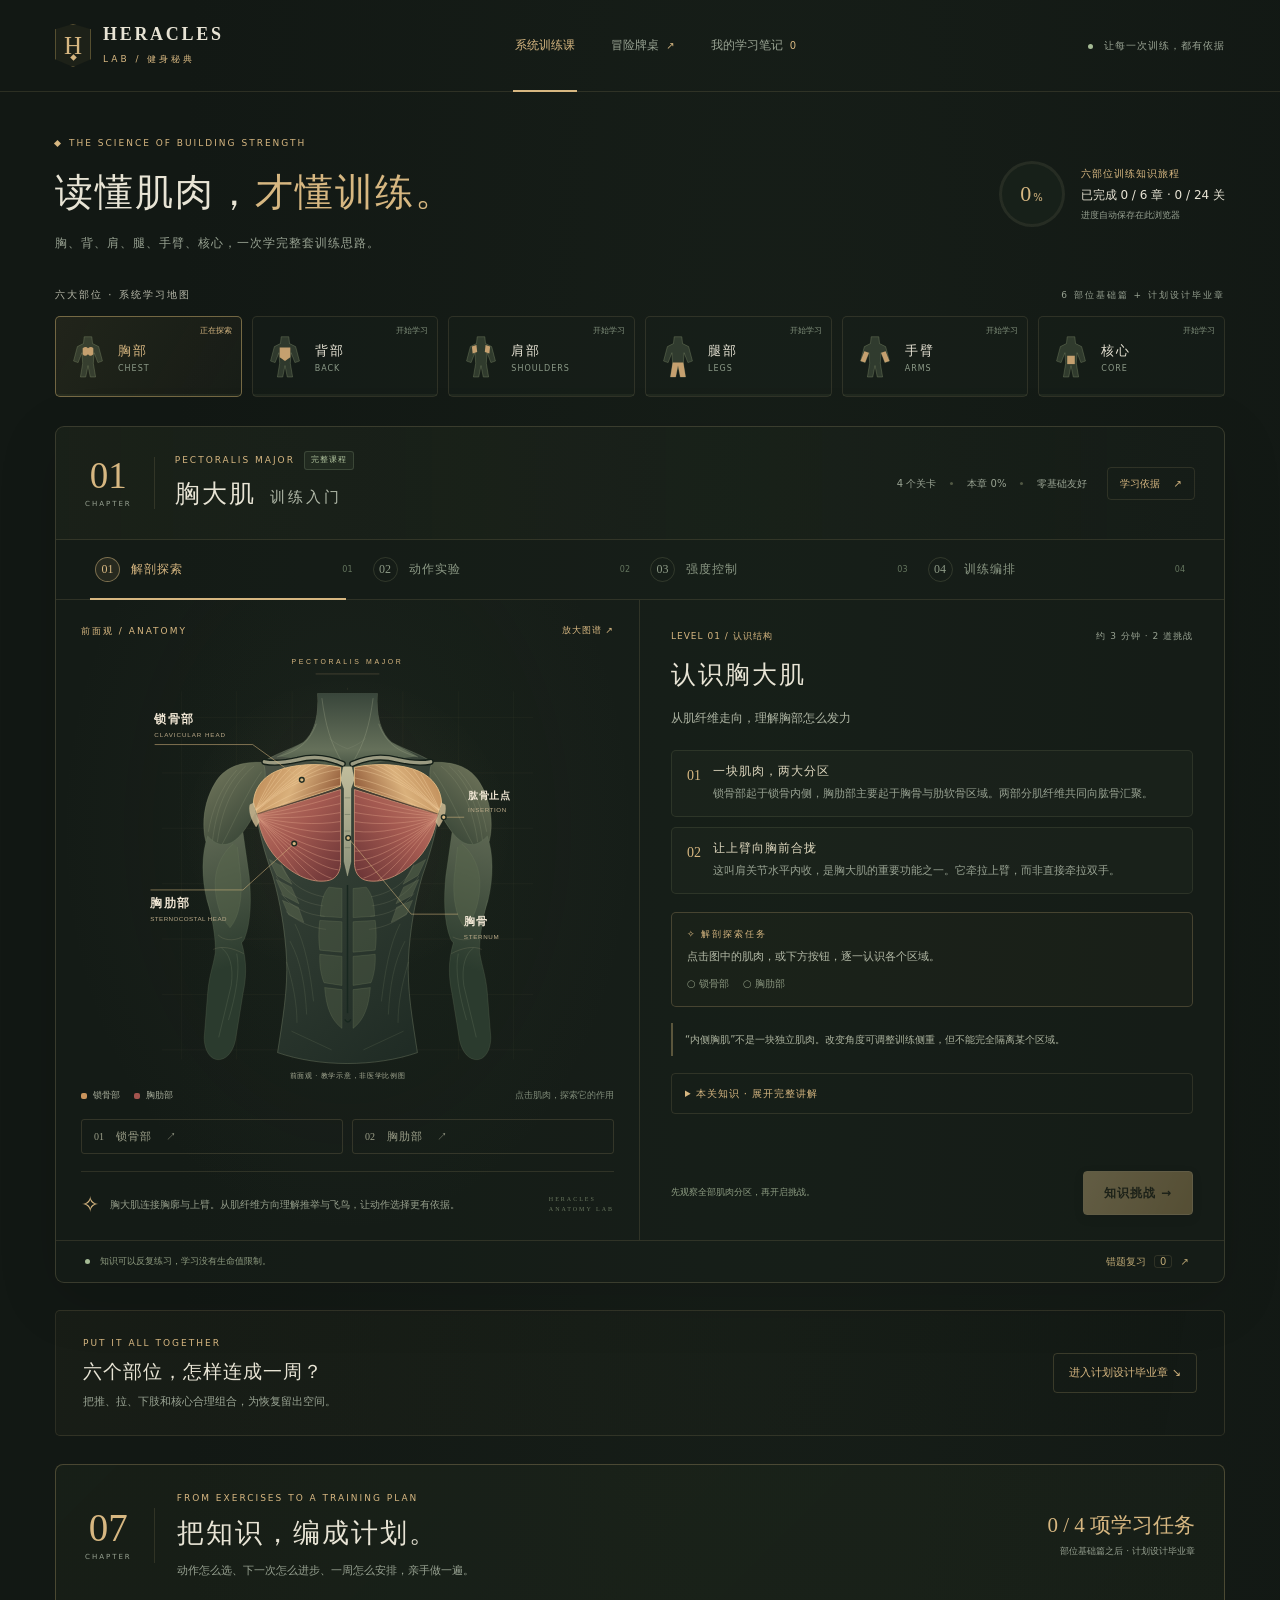
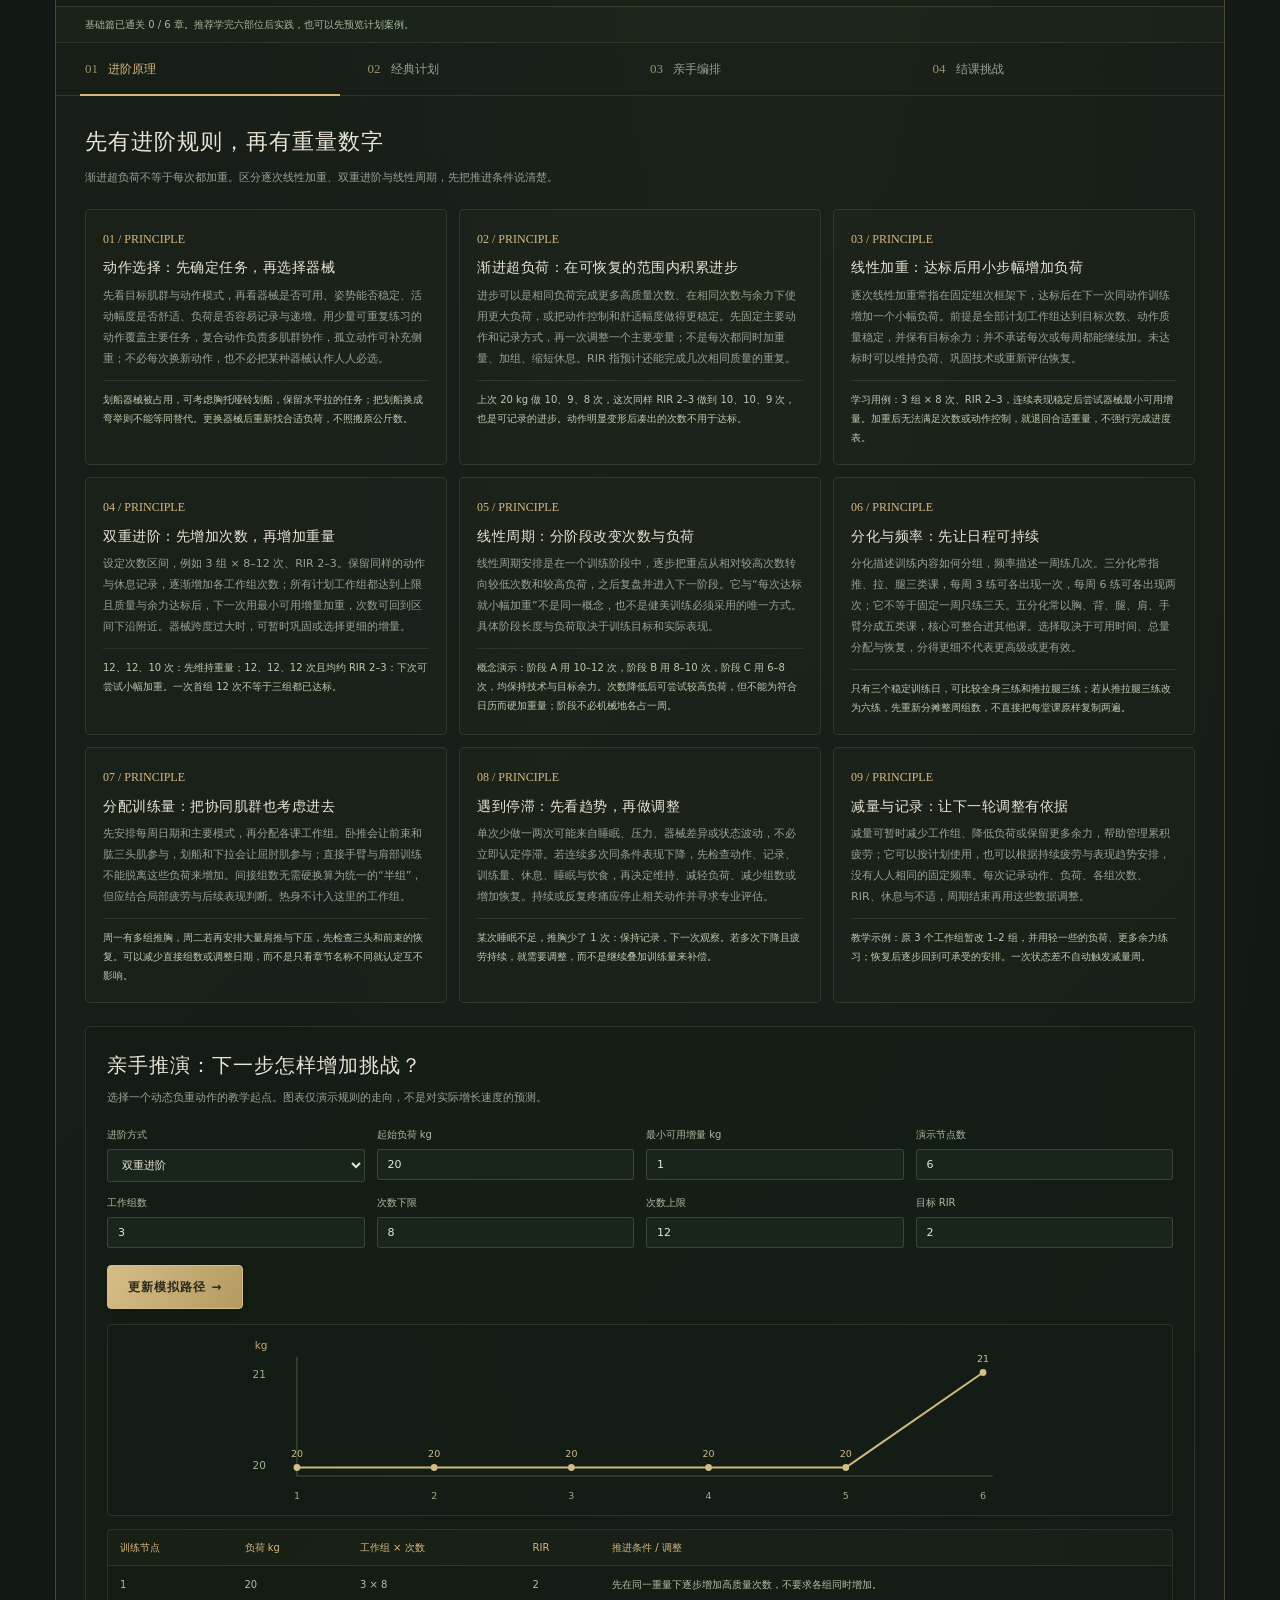
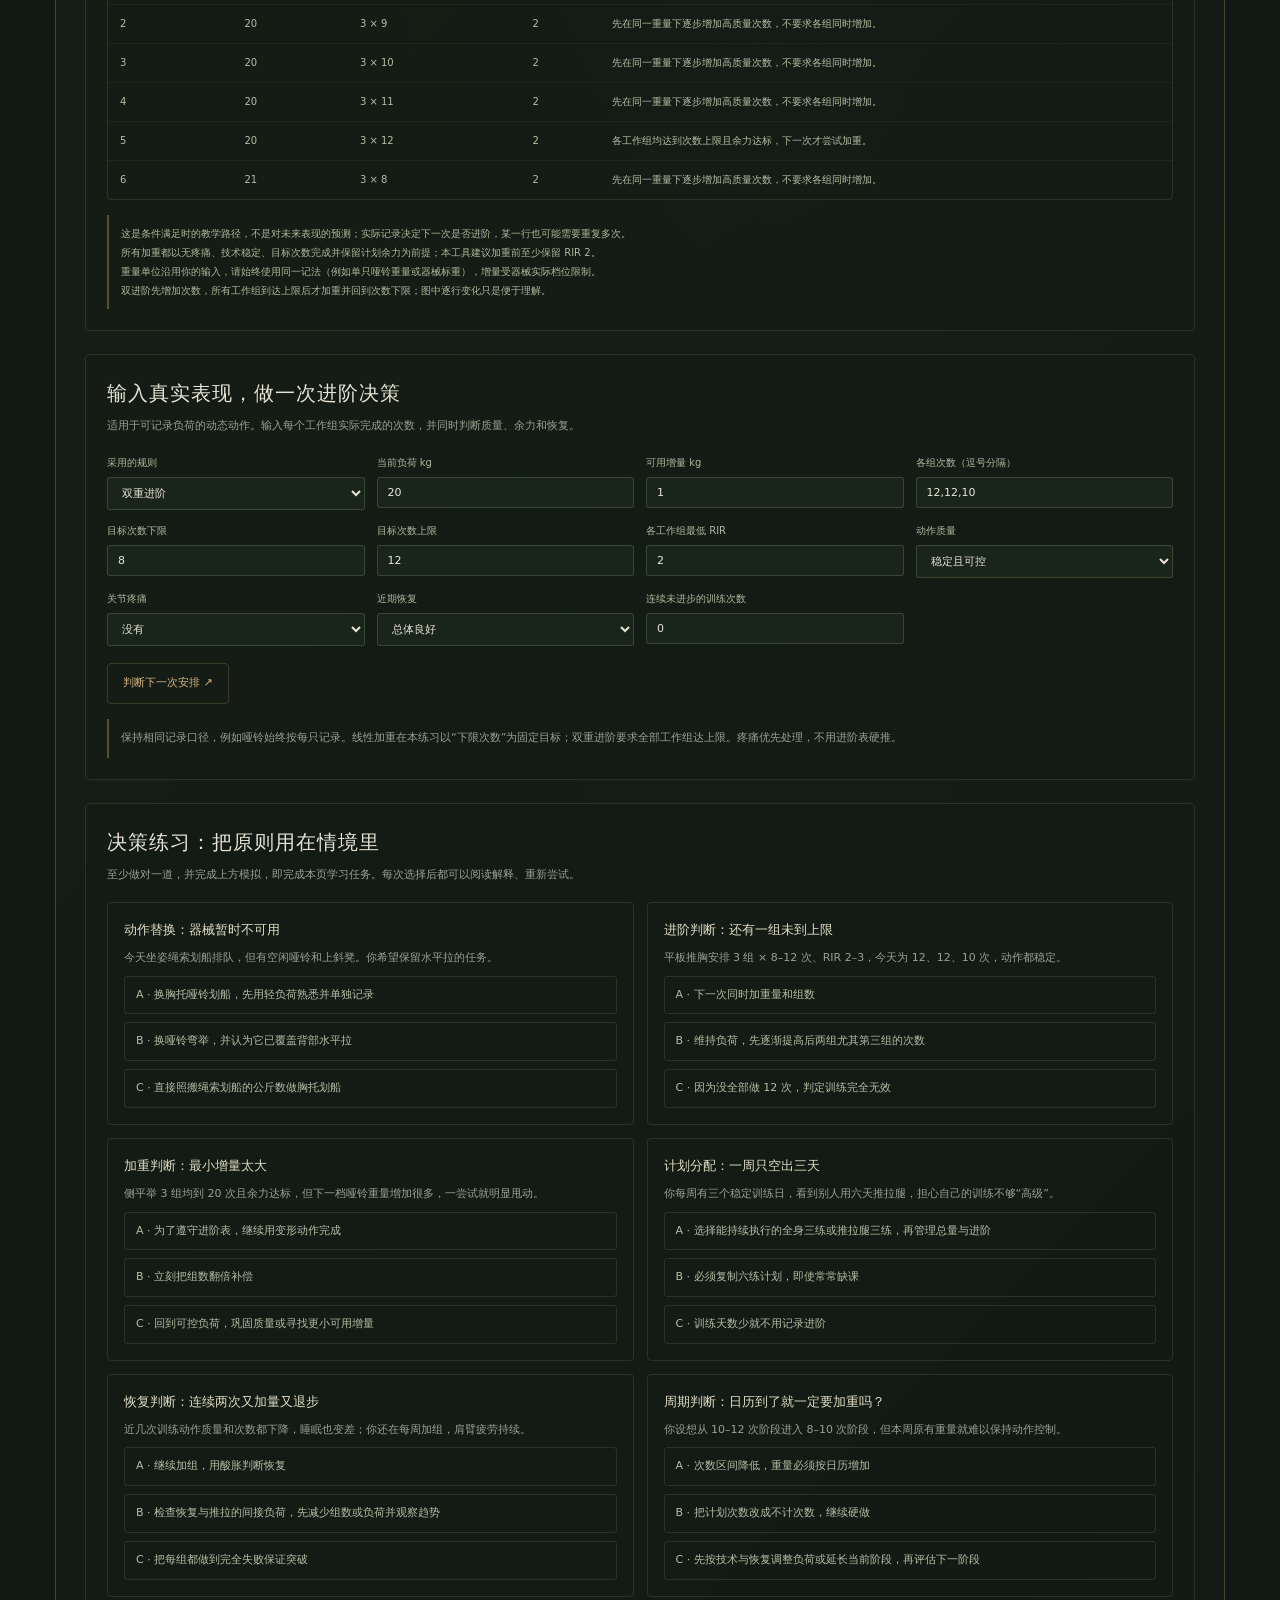
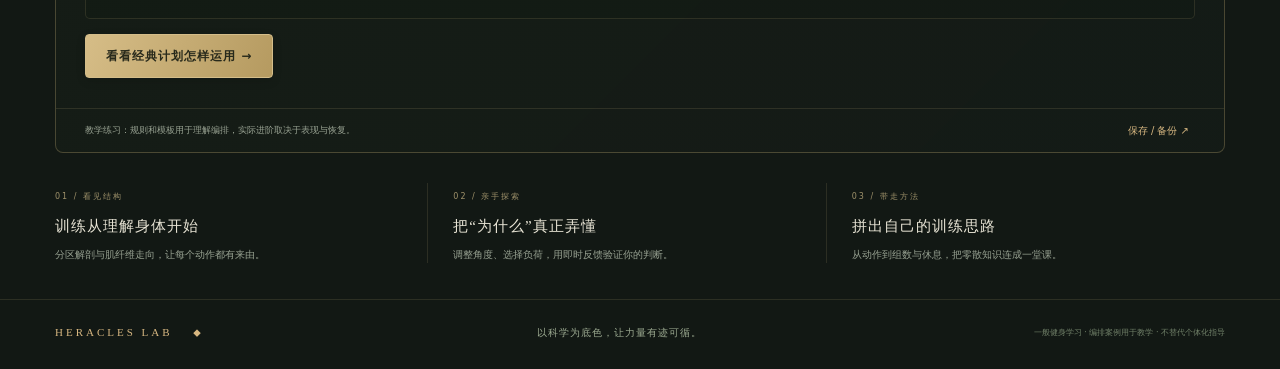
==== commit 59397e71: "Add exercise selection, progression learning and interactive training-plan design" ====
--- a/fitcraft/index.html
+++ b/fitcraft/index.html
@@ -4,7 +4,7 @@
 <meta charset="UTF-8"><meta name="viewport" content="width=device-width,initial-scale=1,viewport-fit=cover"><meta name="theme-color" content="#121814">
 <meta name="description" content="HERACLES LAB 健身秘典：从肌肉解剖到动作与训练编排，用互动闯关系统学习传统健美训练。胸、背、肩、腿、手臂、核心六大部位，完整互动训练课。">
 <title>六部位系统训练课 · HERACLES LAB 健身秘典</title>
-<link rel="manifest" href="./manifest.webmanifest"><link rel="icon" href="./assets/favicon.svg" type="image/svg+xml"><link rel="stylesheet" href="./academy.css">
+<link rel="manifest" href="./manifest.webmanifest"><link rel="icon" href="./assets/favicon.svg" type="image/svg+xml"><link rel="stylesheet" href="./academy.css"><link rel="stylesheet" href="./planner.css">
 <script defer src="./chest-data.js"></script>
 <script defer src="./courses/chest.js"></script>
 <script defer src="./courses/back.js"></script>
@@ -12,19 +12,25 @@
 <script defer src="./courses/legs.js"></script>
 <script defer src="./courses/arms.js"></script>
 <script defer src="./courses/core.js"></script>
+<script defer src="./course-enrichment.js"></script>
+<script defer src="./selection-lab.js"></script>
+<script defer src="./planner-data.js"></script>
+<script defer src="./planner-engine.js"></script>
 <script defer src="./academy.js"></script>
+<script defer src="./planner.js"></script>
 </head>
 <body>
 <header class="site-header"><a class="brand" href="./" aria-label="HERACLES 健身秘典首页"><span class="seal">H<span>◆</span></span><span><b>HERACLES</b><small>LAB / 健身秘典</small></span></a><nav aria-label="主导航"><a class="active" href="./">系统训练课</a><a href="./classic.html">冒险牌桌 <span>↗</span></a><button id="notebook-open">我的学习笔记 <span id="note-count">0</span></button></nav><span class="header-label"><i></i> 让每一次训练，都有依据</span></header>
 <main>
 <section class="intro"><div><p class="eyebrow"><i></i> THE SCIENCE OF BUILDING STRENGTH</p><h1>读懂肌肉，<span>才懂训练。</span></h1><p class="intro-copy">胸、背、肩、腿、手臂、核心，一次学完整套训练思路。</p></div><div class="overall-progress"><span class="progress-ring" id="progress-ring"><b id="progress-number">0<small>%</small></b></span><div><small>六部位训练知识旅程</small><b id="progress-caption">尚未开始 · 随时出发</b><span>进度自动保存在此浏览器</span></div></div></section>
-<section class="body-map" aria-labelledby="map-title"><div class="map-heading"><p class="eyebrow" id="map-title">六大部位 · 系统学习地图</p><span>6 章全开放 · 24 关 · 60 个知识点</span></div><div class="body-regions" id="body-regions"></div></section>
+<section class="body-map" aria-labelledby="map-title"><div class="map-heading"><p class="eyebrow" id="map-title">六大部位 · 系统学习地图</p><span>6 部位基础篇 + 计划设计毕业章</span></div><div class="body-regions" id="body-regions"></div></section>
 <section class="course" aria-labelledby="course-title"><div class="course-top"><div class="chapter-number"><b id="chapter-number">01</b><span>CHAPTER</span></div><div class="course-title"><div class="eyebrow"><span id="course-english">PECTORALIS MAJOR</span> <span class="available" id="course-badge">完整课程</span></div><h2 id="course-title">胸大肌<span>训练入门</span></h2></div><div class="course-meta"><span>4 个关卡</span><i></i><span id="course-progress">本章 0%</span><i></i><span>零基础友好</span></div><button id="sources-open" class="subtle-button">学习依据 <span>↗</span></button></div>
 <nav class="lesson-steps" id="lesson-steps" aria-label="胸大肌课程关卡"></nav>
 <div class="learning-layout"><section class="visual-panel" aria-label="互动肌肉解剖图"><div class="visual-title"><span class="eyebrow" id="visual-kicker">ANATOMY EXPLORER</span><button class="visual-zoom" id="anatomy-zoom" aria-label="放大胸大肌解剖图">放大图谱 ↗</button></div><div id="anatomy-container" class="anatomy-container"><p class="loading">正在载入解剖图…</p></div><div class="visual-bottom"><div class="legend" id="anatomy-legend"></div><span class="visual-hint">点击肌肉，探索它的作用</span></div><div class="anatomy-controls" id="anatomy-controls" aria-label="选择肌肉分区"></div><div class="anatomy-tip"><span>✧</span><p id="anatomy-caption">理解结构，是选择动作的第一步。</p><span>HERACLES<br>ANATOMY LAB</span></div></section>
 <section class="lesson-panel" id="lesson-panel" aria-live="polite"></section></div>
 <div class="course-foot"><span><i></i> 知识可以反复练习，学习没有生命值限制。</span><button id="review-open">错题复习 <span id="wrong-count">0</span> ↗</button></div></section>
-<section class="whole-plan"><div><p class="eyebrow">PUT IT ALL TOGETHER</p><h3>六个部位，怎样连成一周？</h3><p>把推、拉、下肢和核心合理组合，为恢复留出空间。</p></div><button class="secondary" id="schedule-open">查看整周编排示例 ↗</button></section>
+<section class="whole-plan"><div><p class="eyebrow">PUT IT ALL TOGETHER</p><h3>六个部位，怎样连成一周？</h3><p>把推、拉、下肢和核心合理组合，为恢复留出空间。</p></div><button class="secondary" id="schedule-open">进入计划设计毕业章 ↘</button></section>
+<section id="planner" class="planner-chapter" aria-labelledby="planner-title"></section>
 <section class="principles"><div><span>01 / 看见结构</span><h3>训练从理解身体开始</h3><p>分区解剖与肌纤维走向，让每个动作都有来由。</p></div><div><span>02 / 亲手探索</span><h3>把“为什么”真正弄懂</h3><p>调整角度、选择负荷，用即时反馈验证你的判断。</p></div><div><span>03 / 带走方法</span><h3>拼出自己的训练思路</h3><p>从动作到组数与休息，把零散知识连成一堂课。</p></div></section>
 </main>
 <footer><a href="./" class="footer-brand">HERACLES LAB <span>◆</span></a><p>以科学为底色，让力量有迹可循。</p><small>一般健身学习 · 编排案例用于教学 · 不替代个体化指导</small></footer>
--- a/fitcraft/planner.css
+++ b/fitcraft/planner.css
@@ -0,0 +1,7 @@
+/* Plan design chapter and per-muscle exercise decisions. */
+.selection-lab{margin-top:17px;padding:13px;border:1px solid #c4aa7144;border-radius:5px;background:#c4aa7107;font-size:11px}.selection-lab>summary{color:var(--gold);cursor:pointer;letter-spacing:1px;font-size:11px}.selection-lab p{color:var(--muted);line-height:1.9;margin-top:9px}.selection-lab button{display:block;width:100%;text-align:left;border:1px solid var(--line);padding:9px 11px;border-radius:3px;margin-top:7px;font-size:11px}.selection-lab button[aria-pressed=true],.selection-correct{border-color:#a9bc8588!important;background:#a9bc850b}.selection-lab dl{display:grid;grid-template-columns:52px 1fr;gap:5px;font-size:10px;margin:12px 0}.selection-lab dt{color:var(--gold)}.selection-lab dd{color:var(--muted);margin:0}.selection-feedback,.selection-explanation{padding:9px 11px;border-left:2px solid #a8b67e;margin-top:9px;color:#bfcaa9;font-size:11px}.selection-meta{padding:11px;margin-top:12px;border-top:1px solid var(--line);color:var(--muted);font-size:10px}.selection-meta b{color:var(--gold);font-weight:400}
+.planner-chapter{margin-top:28px;border:1px solid #c4ab744d;border-radius:8px;background:linear-gradient(135deg,#28332140,#18201a66);overflow:hidden;scroll-margin-top:20px}.planner-heading{display:flex;align-items:center;gap:22px;padding:25px 29px}.planner-heading .chapter-number{font-size:39px}.planner-heading h2{font-size:27px;letter-spacing:2px;margin-top:5px}.planner-heading p:last-child{font-size:11px;color:var(--muted);margin-top:5px}.planner-status{margin-left:auto;text-align:right}.planner-status>b{display:block;color:var(--gold);font:21px var(--serif)}.planner-status>span{display:block;font-size:9px;color:var(--muted);margin-top:5px}.planner-foundation{padding:9px 29px;border-top:1px solid var(--line);color:#aab79b;font-size:10px;background:#aab78b06}.planner-tabs{display:grid;grid-template-columns:repeat(4,1fr);border-top:1px solid var(--line);border-bottom:1px solid var(--line);padding:0 19px}.planner-tabs>button{padding:16px 10px;display:flex;gap:10px;align-items:center;font-size:12px;color:var(--muted);position:relative}.planner-tabs>button>span{font:13px var(--serif);color:#9b916e}.planner-tabs>button.active{color:var(--gold)}.planner-tabs>button.active:after{content:"";height:2px;background:var(--gold);position:absolute;bottom:-1px;left:5px;right:18px}.planner-tabs>button>i{font-size:9px;font-style:normal;margin-left:auto;color:#b9ca9b}.planner-content{padding:27px 29px 30px}.planner-intro{display:flex;justify-content:space-between;gap:20px;align-items:center;margin-bottom:20px}.planner-intro h3{font-size:22px;letter-spacing:1px}.planner-intro p{font-size:11px;color:var(--muted);line-height:1.9;margin-top:7px}.planner-intro .secondary{flex-shrink:0}.planner-reading{display:grid;grid-template-columns:repeat(3,1fr);gap:12px}.planner-principle{padding:17px;border:1px solid var(--line);border-radius:5px;background:#aeb58505}.planner-principle>span{font:12px var(--serif);color:var(--gold)}.planner-principle h4{font:14px/1.7 var(--sans);letter-spacing:.5px;margin:6px 0}.planner-principle p{font-size:11px;line-height:1.9;color:var(--muted)}.planner-example{border-top:1px solid var(--line);padding-top:9px;margin-top:10px;font-size:10px;line-height:1.9;color:#c0c8ad}.planner-box{margin-top:23px;padding:21px;border:1px solid var(--line);border-radius:5px;background:#101b1229}.planner-box h4{font-size:20px;letter-spacing:1px;margin-bottom:6px}.planner-box>p{font-size:11px;line-height:1.9;color:var(--muted)}.planner-controls{display:grid;grid-template-columns:repeat(4,1fr);gap:12px;margin:17px 0}.planner-controls label{font-size:10px;color:#aeb99e;display:flex;flex-direction:column;gap:6px;min-width:0}.planner-controls input,.planner-controls select,.planner-input{width:100%;min-width:0;padding:8px 10px;border:1px solid #a8b27b3a;border-radius:3px;color:var(--text);background:#19251b;font:11px var(--sans)}.planner-actions{display:flex;gap:9px;align-items:center;flex-wrap:wrap;margin-top:15px}.planner-actions>small{font-size:9px;color:var(--muted)}.planner-note{font-size:10px;color:#aeb89b;line-height:1.9;padding:9px 12px;border-left:2px solid #b7a16b66;margin-top:15px}.planner-chart{margin-top:15px;border:1px solid var(--line);border-radius:4px;background:#14201755;overflow:hidden}.planner-chart svg{display:block;width:100%;height:190px}.planner-table-wrap{overflow-x:auto;max-width:100%;margin-top:13px;border:1px solid var(--line);border-radius:4px}.planner-table{border-collapse:collapse;width:100%;font-size:10px;text-align:left}.planner-table th{padding:9px 12px;font-weight:400;white-space:nowrap;color:var(--gold);background:#b3ad7207;border-bottom:1px solid var(--line)}.planner-table td{padding:10px 12px;color:#b3bea4;border-bottom:1px solid #b3ad7210;vertical-align:top;line-height:1.8}.planner-table tr:last-child td{border-bottom:0}.planner-table td:first-child{white-space:nowrap}.planner-scenario-grid{display:grid;grid-template-columns:1fr 1fr;gap:13px;margin-top:16px}.planner-scenario{border:1px solid var(--line);border-radius:4px;padding:16px}.planner-scenario h5{font:13px/1.7 var(--sans);margin:0 0 7px;color:#e0ddc3}.planner-scenario p{font-size:11px;line-height:1.8;color:var(--muted)}.planner-scenario button{display:block;width:100%;text-align:left;font-size:11px;padding:9px 11px;border:1px solid var(--line);border-radius:3px;margin-top:8px;color:#b5bea6}.planner-scenario button.selected{border-color:#d2b87b88;color:var(--gold)}.planner-scenario button.correct{border-color:#a9be8188;background:#a9be810b;color:#bdcfa6}.planner-feedback{padding:11px 13px;border-left:2px solid #a5b983;background:#9da97207;font-size:11px;line-height:1.9;color:#bfcdac;margin-top:13px}.planner-feedback strong{font-weight:500;color:#d4dec1}.planner-case-tabs{display:flex;gap:8px;flex-wrap:wrap;margin:0 0 20px}.planner-case-tabs button{font-size:11px;border:1px solid var(--line);border-radius:4px;color:var(--muted);padding:9px 14px}.planner-case-tabs button.active{color:var(--gold);border-color:#c3a66a99;background:#c3a66a0b}.planner-case-title{display:flex;align-items:flex-start;justify-content:space-between;gap:20px}.planner-case-title h4{font-size:22px;letter-spacing:1px}.planner-case-title p{font-size:11px;color:var(--muted);line-height:1.9;margin-top:7px;max-width:850px}.planner-chips{display:flex;gap:8px;flex-wrap:wrap;margin:12px 0 17px}.planner-chip{border:1px solid var(--line);padding:2px 8px;border-radius:3px;color:var(--gold);font-size:9px}.planner-week{display:grid;grid-template-columns:repeat(7,minmax(0,1fr));gap:9px;margin-top:17px}.planner-day-preview{min-width:0;border:1px solid var(--line);border-radius:4px;padding:12px 10px}.planner-day-preview>small{font-size:8px;color:var(--gold)}.planner-day-preview h5{font:12px var(--sans);margin:4px 0 10px;min-height:18px}.planner-day-preview p{font-size:9px;color:#a6b397;line-height:1.9;margin-bottom:6px}.planner-day-preview p>b{font-weight:400;color:#c1c9b1;display:block}.planner-day-preview.rest{background:#849d6d05}.planner-day-preview.rest p{color:#718167}.planner-split-warning{border:1px solid #b79f6333;padding:12px 15px;font-size:10px;line-height:1.9;color:#b8bc9e;border-radius:4px;margin-top:16px}.planner-editor-layout{display:grid;grid-template-columns:minmax(0,1fr) 300px;gap:22px;align-items:start}.planner-editor-main{min-width:0}.planner-sidebar{padding:17px;border:1px solid var(--line);border-radius:5px;background:#a8b17b05;position:sticky;top:15px}.planner-sidebar h4{font-size:17px;letter-spacing:1px;margin-bottom:8px}.planner-sidebar>p{font-size:10px;line-height:1.9;color:var(--muted)}.planner-day-tabs{display:grid;grid-template-columns:repeat(7,minmax(0,1fr));gap:5px;margin:13px 0}.planner-day-tabs button{border:1px solid var(--line);border-radius:3px;padding:8px 2px;font-size:10px;color:#a0ae91;line-height:1.6}.planner-day-tabs button>b{display:block;font-weight:400}.planner-day-tabs button>span{font-size:8px;color:#7b896d}.planner-day-tabs button.active{border-color:#c3a66a88;background:#c3a66a0b;color:var(--gold)}.planner-day-tools{display:flex;gap:10px;align-items:center;margin:16px 0}.planner-day-tools label{font-size:10px;color:var(--muted)}.planner-day-tools input{max-width:250px}.planner-empty{font-size:11px;line-height:1.9;color:#929f83;padding:25px 17px;border:1px dashed #a5b17c3d;border-radius:4px}.planner-item{border:1px solid var(--line);border-radius:5px;padding:14px;margin-top:10px;background:#91a66e05}.planner-item-heading{display:flex;gap:9px;align-items:center}.planner-item-heading>b{font:15px var(--serif);letter-spacing:1px}.planner-item-heading>small{font-size:8px;color:var(--gold)}.planner-item-heading>span{font:12px var(--serif);color:var(--gold)}.planner-item-buttons{display:flex;gap:4px;margin-left:auto}.planner-item-buttons button{width:26px;height:26px;display:grid;place-items:center;border:1px solid var(--line);border-radius:3px;font-size:13px;color:var(--muted)}.planner-item-fields{display:grid;grid-template-columns:repeat(5,1fr);gap:8px;margin-top:11px}.planner-item-fields label{font-size:9px;color:var(--muted);min-width:0;display:flex;flex-direction:column;gap:4px}.planner-item-fields input,.planner-item-fields select{min-width:0;width:100%;padding:6px 5px;color:var(--text);background:#1b281d;border:1px solid var(--line);border-radius:3px;font-size:10px}.planner-item-rule{margin-top:12px;border-top:1px solid var(--line);padding-top:10px}.planner-item-rule summary{font-size:10px;color:var(--gold);cursor:pointer}.planner-item-rule .planner-item-fields{grid-template-columns:1.2fr 1fr 1fr 1.2fr}.planner-item-note{font-size:9px;color:#91a17f;line-height:1.9;margin-top:8px}.planner-add{display:grid;grid-template-columns:1fr 2fr auto;gap:8px;margin:17px 0;align-items:center}.planner-add select{min-width:0;width:100%;font-size:10px;padding:9px 8px}.planner-add .secondary{white-space:nowrap;padding:8px 12px;font-size:10px}.planner-stats{display:flex;gap:18px;margin:13px 0;padding:11px 0;border-block:1px solid var(--line)}.planner-stat b{display:block;font:22px var(--serif);color:var(--gold)}.planner-stat small{font-size:9px;color:var(--muted)}.planner-mini-row{display:grid;grid-template-columns:35px 1fr auto;align-items:center;gap:8px;margin-top:9px;font-size:10px;color:#aab99a}.planner-mini-bar{height:5px;background:#839b6620;border-radius:1px}.planner-mini-bar>i{display:block;height:100%;background:#bda36a;border-radius:1px}.planner-mini-row>small{font-size:8px;color:var(--gold)}.planner-diagnostic{font-size:10px;line-height:1.9;color:#bac8a8}.planner-diagnostic p{margin:8px 0;padding-left:11px;border-left:2px solid #aab57d66}.planner-diagnostic .error{color:#d0a997;border-color:#b8766066}.planner-diagnostic .warning{color:#c6b98e;border-color:#bfa26c55}.planner-patterns{display:flex;flex-wrap:wrap;gap:5px;margin-top:12px}.planner-patterns>span{font-size:8px;padding:3px 6px;border:1px solid var(--line);border-radius:3px;color:#79896b}.planner-patterns>.covered{color:#b1c69b;border-color:#a8b37a4d}.planner-graduation{display:flex;align-items:center;justify-content:space-between;gap:20px;margin-top:18px;padding:15px 18px;border:1px solid var(--line);border-radius:4px}.planner-graduation h4{font:14px var(--sans);color:var(--gold)}.planner-graduation p{font-size:10px;color:var(--muted);margin-top:6px;line-height:1.9}.planner-graduation .badge{font:37px var(--serif);color:var(--gold)}.planner-quiz{max-width:800px;margin:auto}.planner-quiz .quiz-options{margin-top:17px}.planner-quiz-status{display:flex;justify-content:space-between;font-size:10px;color:var(--muted);margin:16px 0}.planner-quiz-nav{display:flex;flex-wrap:wrap;gap:6px;margin:22px 0}.planner-quiz-nav button{width:29px;height:29px;border:1px solid var(--line);border-radius:3px;color:var(--muted);font:11px var(--serif)}.planner-quiz-nav button.correct{color:#b9cd9c;border-color:#9fb27877}.planner-quiz-nav button.active{color:var(--gold);border-color:#c0a469aa;background:#c0a4690c}.planner-completion-checks{display:grid;grid-template-columns:repeat(4,1fr);gap:9px;margin-top:17px}.planner-completion-checks>div{font-size:10px;color:#859476;padding:12px;border:1px solid var(--line);border-radius:4px}.planner-completion-checks>.done{color:#b7cba0;border-color:#a6ba7d66}.planner-footer{padding:12px 29px;display:flex;align-items:center;justify-content:space-between;gap:15px;border-top:1px solid var(--line);font-size:9px;color:var(--muted)}.planner-footer button{font-size:10px;color:var(--gold)}
+@media(max-width:1100px){.planner-reading{grid-template-columns:repeat(2,1fr)}.planner-editor-layout{grid-template-columns:minmax(0,1fr) 260px;gap:16px}.planner-content{padding-inline:22px}.planner-week{gap:5px}.planner-day-preview{padding:10px 7px}.planner-day-preview p{font-size:8px}.planner-controls{grid-template-columns:repeat(3,1fr)}.planner-item-heading>b{font-size:13px}.planner-item-heading>small{font-size:7px}}
+@media(max-width:850px){.planner-editor-layout{grid-template-columns:1fr}.planner-sidebar{position:static}.planner-week{grid-template-columns:repeat(4,minmax(0,1fr))}.planner-day-preview p{font-size:10px}.planner-scenario-grid{grid-template-columns:1fr}.planner-status>b{font-size:18px}.planner-heading{padding:23px;gap:17px}.planner-heading h2{font-size:24px}.planner-heading p:last-child{font-size:10px}.planner-status>span{font-size:8px}.planner-completion-checks{grid-template-columns:1fr 1fr}}
+@media(max-width:620px){.planner-chapter{margin-top:21px}.planner-heading{padding:19px 16px;gap:13px;flex-wrap:wrap}.planner-heading .chapter-number{font-size:30px}.planner-heading h2{font-size:23px;letter-spacing:1px}.planner-heading .eyebrow{font-size:7px;letter-spacing:1.4px}.planner-status{margin-left:0;flex-basis:100%;display:flex;text-align:left;align-items:center;gap:13px;padding-top:9px;border-top:1px solid var(--line)}.planner-status>b{font-size:15px}.planner-status>span{margin:0;font-size:9px}.planner-foundation{padding:9px 16px;font-size:9px}.planner-tabs{padding:0 7px}.planner-tabs>button{font-size:10px;padding:14px 4px;gap:5px;white-space:nowrap}.planner-tabs>button>span{font-size:10px}.planner-tabs>button>i{display:none}.planner-tabs>button.active:after{right:5px;left:0}.planner-content{padding:21px 15px}.planner-intro{display:block;margin-bottom:16px}.planner-intro h3{font-size:22px}.planner-intro p{font-size:11px}.planner-intro .secondary{margin-top:12px}.planner-reading{grid-template-columns:1fr;gap:10px}.planner-principle{padding:15px}.planner-principle h4{font-size:14px}.planner-principle p{font-size:12px}.planner-example{font-size:11px}.planner-box{padding:15px;margin-top:18px}.planner-box h4{font-size:19px}.planner-controls{grid-template-columns:1fr 1fr;gap:10px}.planner-controls label{font-size:10px}.planner-controls input,.planner-controls select{padding:9px 8px;font-size:12px}.planner-chart svg{height:160px}.planner-case-tabs{gap:6px}.planner-case-tabs button{font-size:10px;padding:8px 10px}.planner-case-title{display:block}.planner-case-title h4{font-size:21px}.planner-case-title .primary{margin-top:13px}.planner-week{grid-template-columns:repeat(2,minmax(0,1fr));gap:8px}.planner-day-preview{padding:12px}.planner-day-preview h5{font-size:13px}.planner-day-preview p{font-size:11px}.planner-day-preview.rest{min-height:95px}.planner-item{padding:12px}.planner-item-heading{gap:6px;flex-wrap:wrap}.planner-item-heading>b{font-size:14px}.planner-item-heading>small{font-size:8px}.planner-item-fields{grid-template-columns:repeat(3,1fr);gap:9px}.planner-item-fields label{font-size:10px}.planner-item-fields input,.planner-item-fields select{font-size:12px;padding:8px 6px}.planner-item-rule .planner-item-fields{grid-template-columns:1fr 1fr}.planner-add{grid-template-columns:1fr 1.6fr}.planner-add .secondary{grid-column:1/-1;padding:10px}.planner-add select{font-size:11px;padding:10px 6px}.planner-day-tabs button{font-size:10px;padding:8px 1px}.planner-day-tools input{max-width:190px}.planner-day-tools{flex-wrap:wrap}.planner-item-note{font-size:10px}.planner-footer{padding:13px 16px;font-size:8px}.planner-footer>span{max-width:220px}.planner-scenario{padding:13px}.planner-scenario p,.planner-scenario button{font-size:12px}.planner-table{font-size:10px}.planner-table th,.planner-table td{padding:9px}.planner-graduation{padding:14px;gap:12px}.selection-lab button{font-size:12px}.selection-lab p{font-size:11px}}
+.selection-lab dl{display:block}.selection-meta-row{display:grid;grid-template-columns:60px 1fr;gap:8px;margin:7px 0}.selection-lab .selection-option{display:flex;align-items:flex-start;gap:9px}.selection-letter{color:var(--gold);font:12px/1.8 var(--serif)}.selection-option-copy{flex:1}.selection-result{color:#aebe91;font-size:8px;white-space:nowrap;margin-top:2px}.selection-selected{border-color:#c9af7588!important}.selection-wrong{border-color:#b4776388!important}.selection-kicker{font-size:9px!important;letter-spacing:1px;color:var(--gold)!important}.selection-meta h4{font:12px var(--sans);color:#d6d8bc}.selection-note{font-size:10px!important}.planner-item-fields input:disabled{opacity:.4}.planner-item-fields input[readonly]{opacity:.6}.planner-content .knowledge-details ul{padding-left:17px;line-height:1.9}
